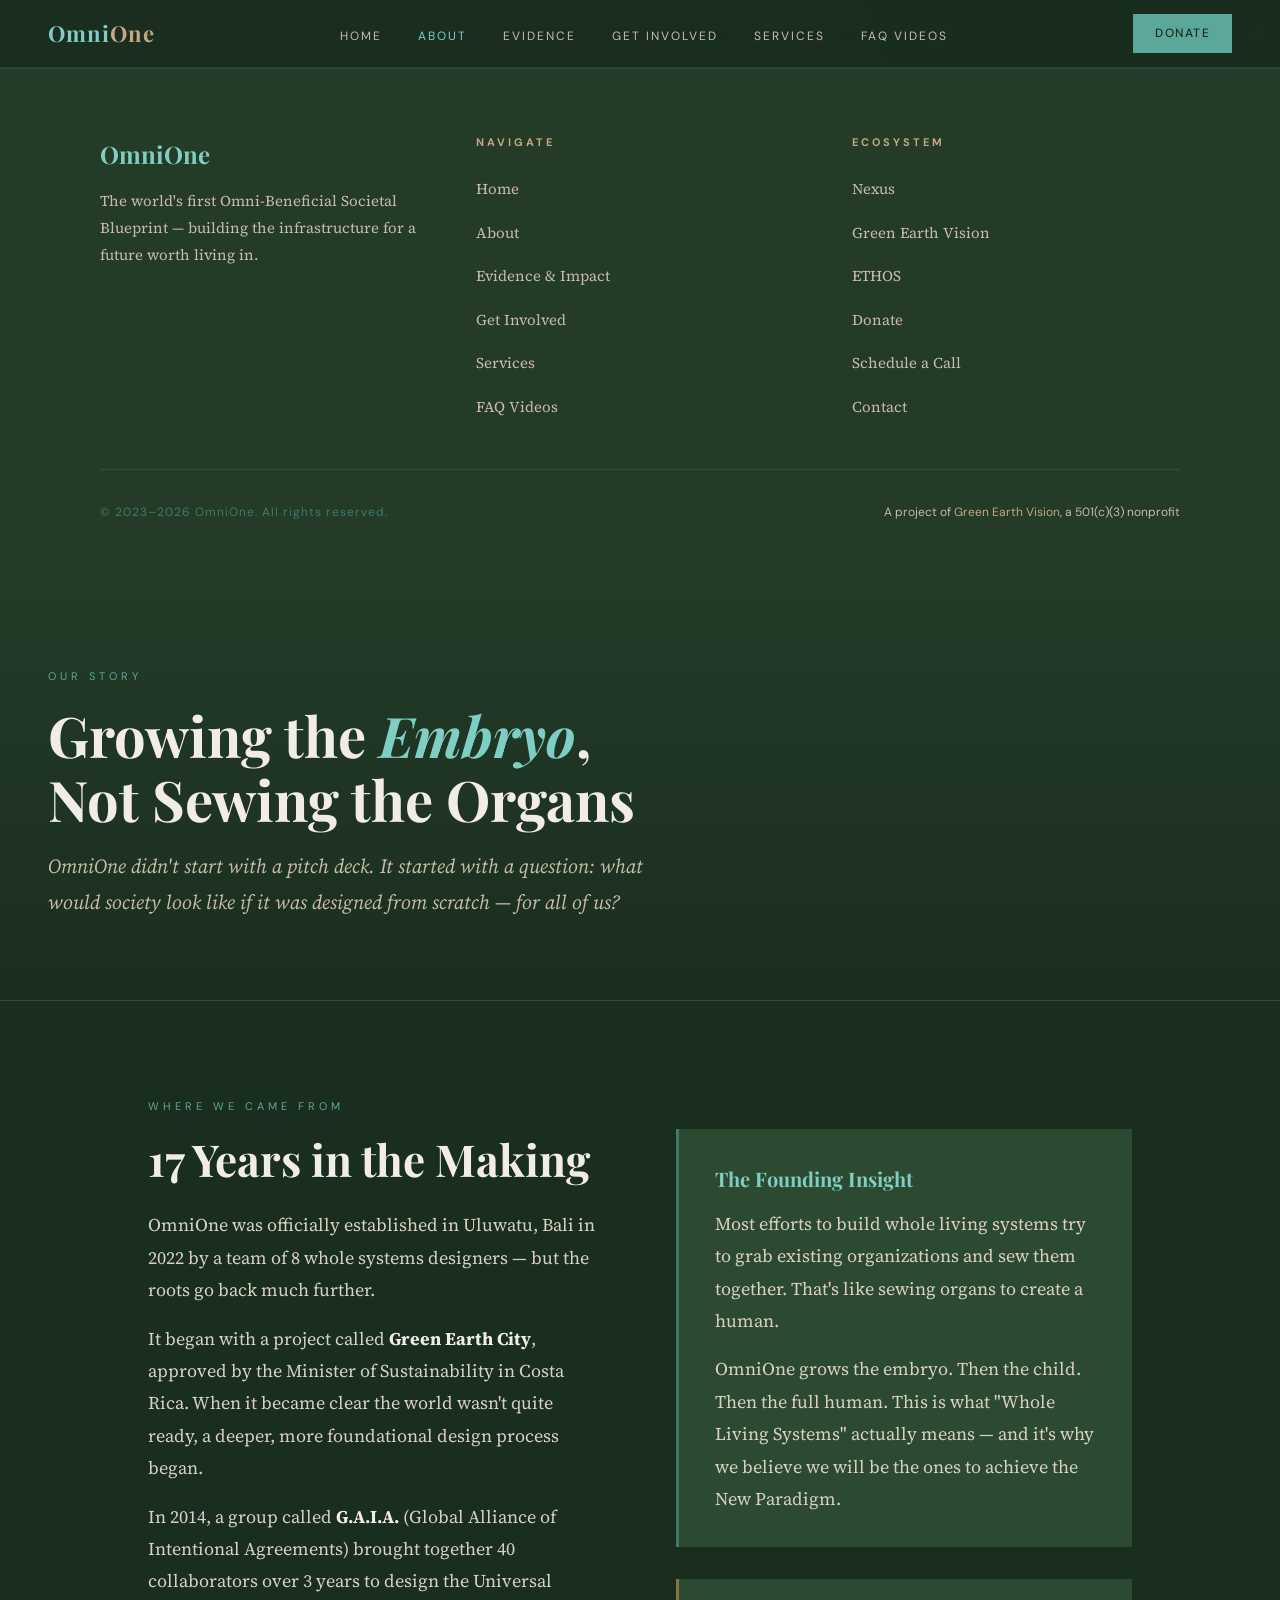
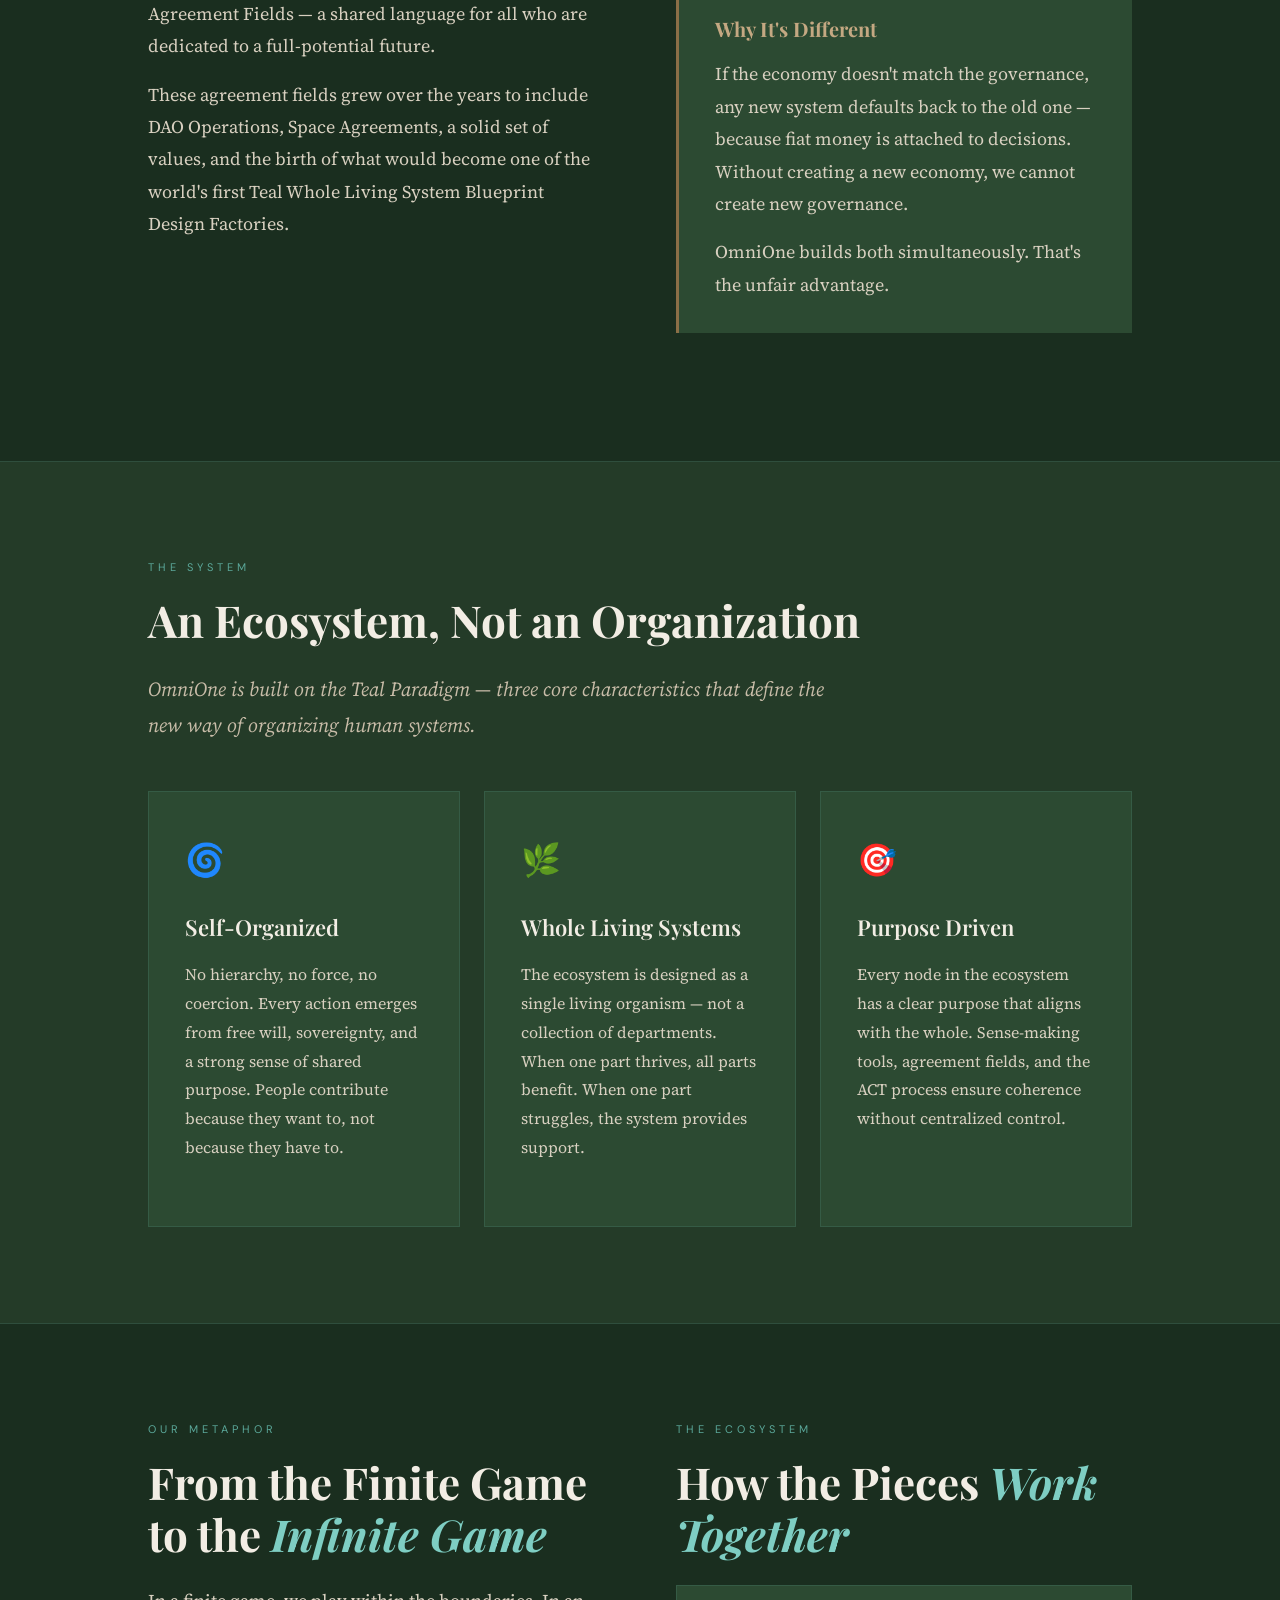
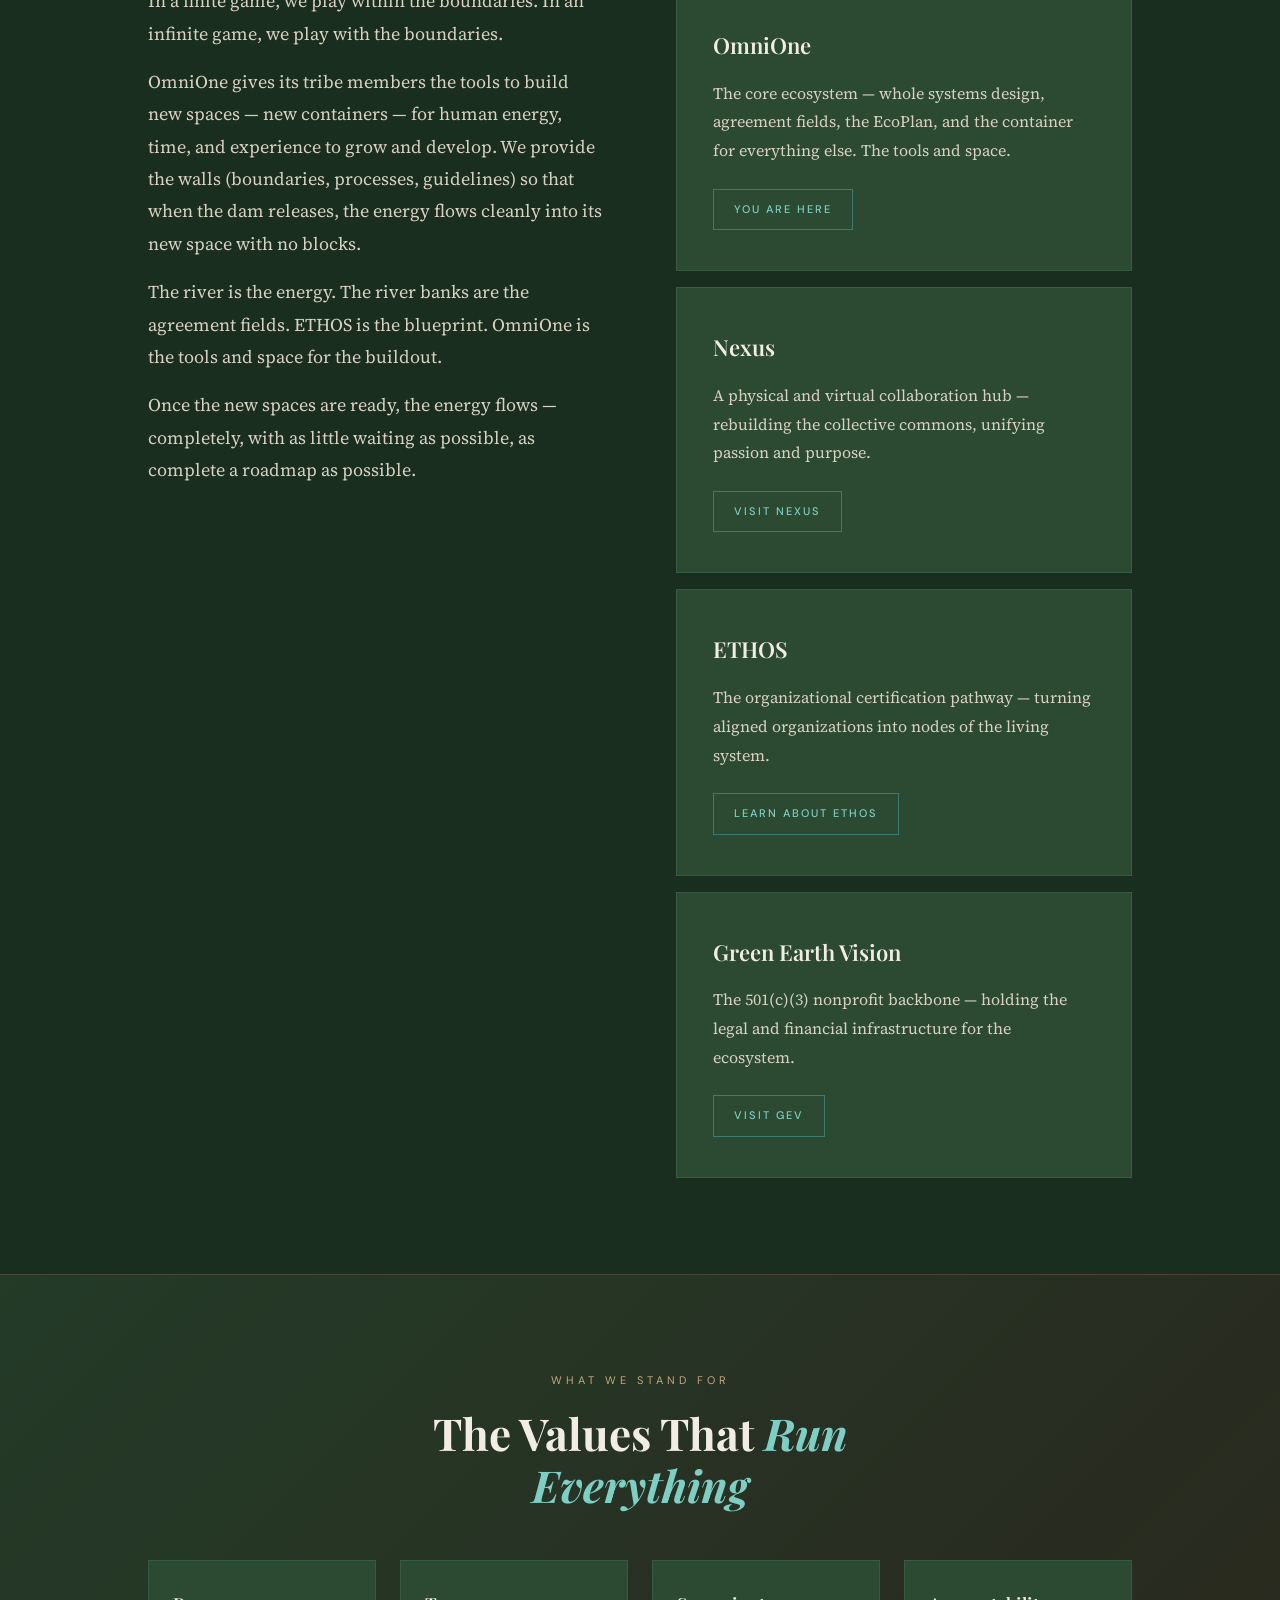
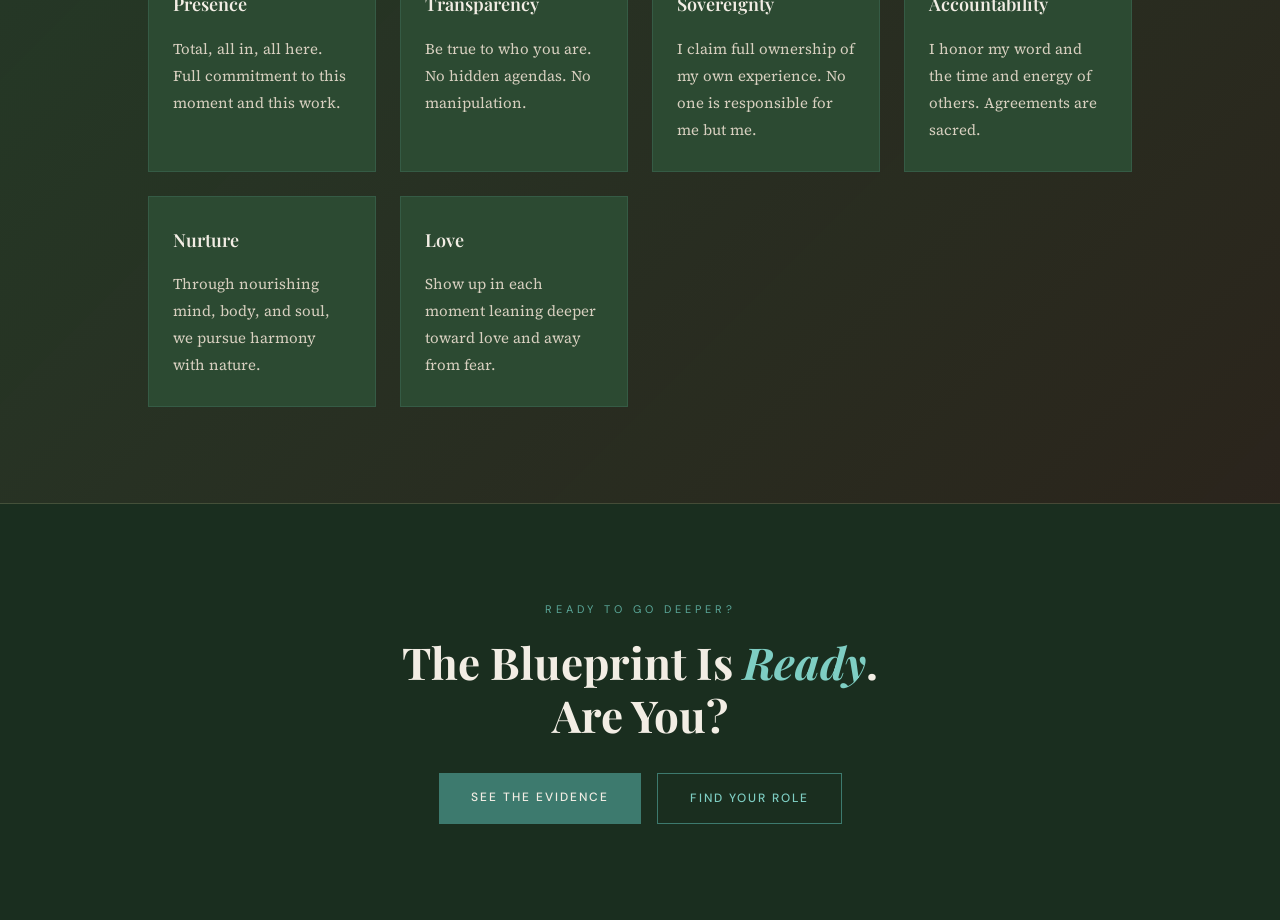
==== about.html @ 6df8dd9c "initial site" ====
<!DOCTYPE html>
<html lang="en">
<head>
  <meta charset="UTF-8">
  <meta name="viewport" content="width=device-width, initial-scale=1.0">
  <title>About — OmniOne</title>
  <link rel="stylesheet" href="style.css">
</head>
<body class="page">
<script src="nav.js"></script>

<div class="page-header">
  <p class="eyebrow">Our Story</p>
  <h1>Growing the <em>Embryo</em>,<br>Not Sewing the Organs</h1>
  <p class="lead">OmniOne didn't start with a pitch deck. It started with a question: what would society look like if it was designed from scratch — for all of us?</p>
</div>

<!-- ORIGIN STORY -->
<div class="section">
  <div class="two-col">
    <div>
      <p class="eyebrow">Where We Came From</p>
      <h2 class="section-title">17 Years in the Making</h2>
      <p>OmniOne was officially established in Uluwatu, Bali in 2022 by a team of 8 whole systems designers — but the roots go back much further.</p>
      <p>It began with a project called <strong style="color:var(--cream);">Green Earth City</strong>, approved by the Minister of Sustainability in Costa Rica. When it became clear the world wasn't quite ready, a deeper, more foundational design process began.</p>
      <p>In 2014, a group called <strong style="color:var(--cream);">G.A.I.A.</strong> (Global Alliance of Intentional Agreements) brought together 40 collaborators over 3 years to design the Universal Agreement Fields — a shared language for all who are dedicated to a full-potential future.</p>
      <p>These agreement fields grew over the years to include DAO Operations, Space Agreements, a solid set of values, and the birth of what would become one of the world's first Teal Whole Living System Blueprint Design Factories.</p>
    </div>
    <div>
      <div class="highlight">
        <h3>The Founding Insight</h3>
        <p>Most efforts to build whole living systems try to grab existing organizations and sew them together. That's like sewing organs to create a human.</p>
        <p style="margin-bottom:0;">OmniOne grows the embryo. Then the child. Then the full human. This is what "Whole Living Systems" actually means — and it's why we believe we will be the ones to achieve the New Paradigm.</p>
      </div>
      <div class="highlight earth" style="margin-top:24px;">
        <h3>Why It's Different</h3>
        <p>If the economy doesn't match the governance, any new system defaults back to the old one — because fiat money is attached to decisions. Without creating a new economy, we cannot create new governance.</p>
        <p style="margin-bottom:0;">OmniOne builds both simultaneously. That's the unfair advantage.</p>
      </div>
    </div>
  </div>
</div>

<!-- WHAT IT IS -->
<div class="band">
  <div class="section">
    <p class="eyebrow">The System</p>
    <h2 class="section-title">An Ecosystem, Not an Organization</h2>
    <p class="lead" style="max-width:700px;margin-bottom:48px;">OmniOne is built on the Teal Paradigm — three core characteristics that define the new way of organizing human systems.</p>
    <div class="card-grid">
      <div class="card">
        <span class="card-icon">🌀</span>
        <h3>Self-Organized</h3>
        <p>No hierarchy, no force, no coercion. Every action emerges from free will, sovereignty, and a strong sense of shared purpose. People contribute because they want to, not because they have to.</p>
      </div>
      <div class="card">
        <span class="card-icon">🌿</span>
        <h3>Whole Living Systems</h3>
        <p>The ecosystem is designed as a single living organism — not a collection of departments. When one part thrives, all parts benefit. When one part struggles, the system provides support.</p>
      </div>
      <div class="card">
        <span class="card-icon">🎯</span>
        <h3>Purpose Driven</h3>
        <p>Every node in the ecosystem has a clear purpose that aligns with the whole. Sense-making tools, agreement fields, and the ACT process ensure coherence without centralized control.</p>
      </div>
    </div>
  </div>
</div>

<!-- THE INFINITE GAME -->
<div class="section">
  <div class="two-col">
    <div>
      <p class="eyebrow">Our Metaphor</p>
      <h2 class="section-title">From the Finite Game<br>to the <em>Infinite Game</em></h2>
      <p>In a finite game, we play within the boundaries. In an infinite game, we play with the boundaries.</p>
      <p>OmniOne gives its tribe members the tools to build new spaces — new containers — for human energy, time, and experience to grow and develop. We provide the walls (boundaries, processes, guidelines) so that when the dam releases, the energy flows cleanly into its new space with no blocks.</p>
      <p>The river is the energy. The river banks are the agreement fields. ETHOS is the blueprint. OmniOne is the tools and space for the buildout.</p>
      <p>Once the new spaces are ready, the energy flows — completely, with as little waiting as possible, as complete a roadmap as possible.</p>
    </div>
    <div>
      <p class="eyebrow">The Ecosystem</p>
      <h2 class="section-title">How the Pieces <em>Work Together</em></h2>
      <div class="card" style="margin-bottom:16px;">
        <h3>OmniOne</h3>
        <p>The core ecosystem — whole systems design, agreement fields, the EcoPlan, and the container for everything else. The tools and space.</p>
        <a href="index.html" class="btn btn-outline" style="font-size:11px;padding:10px 20px;">You Are Here</a>
      </div>
      <div class="card" style="margin-bottom:16px;">
        <h3>Nexus</h3>
        <p>A physical and virtual collaboration hub — rebuilding the collective commons, unifying passion and purpose.</p>
        <a href="https://omni1eco.wixsite.com/nexus" class="btn btn-outline" style="font-size:11px;padding:10px 20px;" target="_blank" rel="noopener">Visit Nexus</a>
      </div>
      <div class="card" style="margin-bottom:16px;">
        <h3>ETHOS</h3>
        <p>The organizational certification pathway — turning aligned organizations into nodes of the living system.</p>
        <a href="https://omnione.notion.site/What-is-an-ETHOS-7cf907ac069c4d62ade1ac028b5c13d3" class="btn btn-outline" style="font-size:11px;padding:10px 20px;" target="_blank" rel="noopener">Learn About ETHOS</a>
      </div>
      <div class="card">
        <h3>Green Earth Vision</h3>
        <p>The 501(c)(3) nonprofit backbone — holding the legal and financial infrastructure for the ecosystem.</p>
        <a href="https://www.greenearthvision.org" class="btn btn-outline" style="font-size:11px;padding:10px 20px;" target="_blank" rel="noopener">Visit GEV</a>
      </div>
    </div>
  </div>
</div>

<!-- VALUES -->
<div class="band-earth">
  <div class="section">
    <p class="eyebrow-earth" style="text-align:center;">What We Stand For</p>
    <h2 class="section-title" style="text-align:center;max-width:500px;margin:0 auto 48px;">The Values That <em>Run Everything</em></h2>
    <div class="card-grid" style="grid-template-columns:repeat(auto-fit, minmax(200px,1fr));">
      <div class="card" style="padding:28px 24px;">
        <h3 style="font-size:18px;">Presence</h3>
        <p style="font-size:15px;margin:0;">Total, all in, all here. Full commitment to this moment and this work.</p>
      </div>
      <div class="card" style="padding:28px 24px;">
        <h3 style="font-size:18px;">Transparency</h3>
        <p style="font-size:15px;margin:0;">Be true to who you are. No hidden agendas. No manipulation.</p>
      </div>
      <div class="card" style="padding:28px 24px;">
        <h3 style="font-size:18px;">Sovereignty</h3>
        <p style="font-size:15px;margin:0;">I claim full ownership of my own experience. No one is responsible for me but me.</p>
      </div>
      <div class="card" style="padding:28px 24px;">
        <h3 style="font-size:18px;">Accountability</h3>
        <p style="font-size:15px;margin:0;">I honor my word and the time and energy of others. Agreements are sacred.</p>
      </div>
      <div class="card" style="padding:28px 24px;">
        <h3 style="font-size:18px;">Nurture</h3>
        <p style="font-size:15px;margin:0;">Through nourishing mind, body, and soul, we pursue harmony with nature.</p>
      </div>
      <div class="card" style="padding:28px 24px;">
        <h3 style="font-size:18px;">Love</h3>
        <p style="font-size:15px;margin:0;">Show up in each moment leaning deeper toward love and away from fear.</p>
      </div>
    </div>
  </div>
</div>

<!-- CTA -->
<div class="section" style="text-align:center;">
  <p class="eyebrow">Ready to Go Deeper?</p>
  <h2 class="section-title" style="max-width:500px;margin:0 auto 32px;">The Blueprint Is <em>Ready</em>.<br>Are You?</h2>
  <div style="display:flex;gap:16px;justify-content:center;flex-wrap:wrap;">
    <a href="evidence.html" class="btn btn-primary">See the Evidence</a>
    <a href="get-involved.html" class="btn btn-outline">Find Your Role</a>
  </div>
</div>

</body>
</html>
---- style.css ----
@import url('https://fonts.googleapis.com/css2?family=Playfair+Display:ital,wght@0,400;0,600;0,700;0,900;1,400;1,600&family=Source+Serif+4:ital,opsz,wght@0,8..60,300;0,8..60,400;0,8..60,600;1,8..60,300;1,8..60,400&family=DM+Sans:wght@300;400;500&display=swap');

:root {
  --forest:     #1A2E1F;
  --forest-mid: #243B28;
  --forest-card:#2C4A32;
  --teal:       #3D7A6E;
  --teal-light: #5BA89A;
  --teal-bright:#7ECEC3;
  --earth:      #8B6F47;
  --earth-light:#C4A882;
  --earth-dim:  #6B5235;
  --cream:      #F2EDE4;
  --cream-dim:  #C8BCA8;
  --text:       #D8D0C0;
  --border:     rgba(93,168,154,0.18);
  --border-warm:rgba(196,168,130,0.2);
  --glow-teal:  rgba(61,122,110,0.15);
  --glow-earth: rgba(139,111,71,0.12);
}

*, *::before, *::after { margin:0; padding:0; box-sizing:border-box; }
html { scroll-behavior:smooth; }

body {
  background: var(--forest);
  color: var(--text);
  font-family: 'Source Serif 4', Georgia, serif;
  font-size: 18px;
  line-height: 1.75;
  min-height: 100vh;
  overflow-x: hidden;
}

/* ── ORGANIC TEXTURE OVERLAY ── */
body::before {
  content: '';
  position: fixed;
  inset: 0;
  background-image:
    radial-gradient(ellipse 120% 80% at 20% 10%, rgba(61,122,110,0.08) 0%, transparent 60%),
    radial-gradient(ellipse 80% 100% at 80% 90%, rgba(139,111,71,0.06) 0%, transparent 60%);
  pointer-events: none;
  z-index: 0;
}

/* ── NAV ── */
nav {
  position: fixed;
  top: 0; left: 0; right: 0;
  z-index: 100;
  background: rgba(26,46,31,0.93);
  backdrop-filter: blur(16px);
  border-bottom: 1px solid var(--border);
  padding: 0 48px;
  display: flex;
  align-items: center;
  justify-content: space-between;
  height: 68px;
}

.nav-logo {
  font-family: 'Playfair Display', serif;
  font-size: 22px;
  font-weight: 700;
  color: var(--teal-bright);
  text-decoration: none;
  letter-spacing: 1px;
}

.nav-logo span {
  color: var(--earth-light);
}

.nav-links {
  display: flex;
  align-items: center;
  gap: 36px;
  list-style: none;
}

.nav-links a {
  font-family: 'DM Sans', sans-serif;
  font-size: 12px;
  letter-spacing: 2px;
  text-transform: uppercase;
  color: var(--cream-dim);
  text-decoration: none;
  transition: color 0.25s;
  font-weight: 400;
}

.nav-links a:hover,
.nav-links a.active { color: var(--teal-bright); }

.nav-cta {
  font-family: 'DM Sans', sans-serif;
  font-size: 12px;
  letter-spacing: 1.5px;
  text-transform: uppercase;
  font-weight: 500;
  color: var(--forest);
  background: var(--teal-light);
  padding: 9px 22px;
  text-decoration: none;
  transition: all 0.25s;
}

.nav-cta:hover {
  background: var(--teal-bright);
}

/* ── PAGE WRAPPER ── */
.page { padding-top: 68px; position: relative; z-index: 1; }

/* ── HERO ── */
.hero {
  position: relative;
  min-height: 92vh;
  display: flex;
  flex-direction: column;
  align-items: center;
  justify-content: center;
  text-align: center;
  padding: 100px 48px 80px;
  overflow: hidden;
}

.hero-bg {
  position: absolute;
  inset: 0;
  background:
    radial-gradient(ellipse 100% 70% at 50% 40%, rgba(61,122,110,0.2) 0%, transparent 65%),
    radial-gradient(ellipse 60% 40% at 80% 80%, rgba(139,111,71,0.12) 0%, transparent 60%),
    linear-gradient(170deg, #1A2E1F 0%, #162818 50%, #1E3222 100%);
}

.hero-rings {
  position: absolute;
  top: 50%; left: 50%;
  transform: translate(-50%, -50%);
  width: 800px; height: 800px;
  pointer-events: none;
}

.hero-ring {
  position: absolute;
  border-radius: 50%;
  border: 1px solid;
  top: 50%; left: 50%;
  transform: translate(-50%, -50%);
  animation: pulse-ring 8s ease-in-out infinite;
}

.hero-ring:nth-child(1) {
  width: 300px; height: 300px;
  border-color: rgba(61,122,110,0.25);
  animation-delay: 0s;
}
.hero-ring:nth-child(2) {
  width: 500px; height: 500px;
  border-color: rgba(61,122,110,0.15);
  animation-delay: 1.5s;
}
.hero-ring:nth-child(3) {
  width: 720px; height: 720px;
  border-color: rgba(61,122,110,0.08);
  animation-delay: 3s;
}

@keyframes pulse-ring {
  0%, 100% { opacity: 0.6; transform: translate(-50%, -50%) scale(1); }
  50% { opacity: 1; transform: translate(-50%, -50%) scale(1.03); }
}

.hero-content {
  position: relative;
  z-index: 2;
  max-width: 800px;
}

.hero-eyebrow {
  font-family: 'DM Sans', sans-serif;
  font-size: 11px;
  letter-spacing: 4px;
  text-transform: uppercase;
  color: var(--teal-light);
  margin-bottom: 28px;
  animation: fade-up 0.8s ease both;
}

.hero h1 {
  font-family: 'Playfair Display', serif;
  font-size: clamp(42px, 7vw, 78px);
  font-weight: 900;
  line-height: 1.05;
  color: var(--cream);
  margin-bottom: 16px;
  animation: fade-up 0.8s ease 0.1s both;
}

.hero h1 em {
  font-style: italic;
  color: var(--teal-bright);
}

.hero-tagline {
  font-family: 'Playfair Display', serif;
  font-size: clamp(16px, 2.5vw, 22px);
  font-style: italic;
  color: var(--earth-light);
  margin-bottom: 48px;
  font-weight: 400;
  animation: fade-up 0.8s ease 0.2s both;
}

.hero-stats {
  display: flex;
  gap: 48px;
  justify-content: center;
  margin-bottom: 52px;
  flex-wrap: wrap;
  animation: fade-up 0.8s ease 0.3s both;
}

.hero-stat {
  text-align: center;
}

.hero-stat-num {
  font-family: 'Playfair Display', serif;
  font-size: 36px;
  font-weight: 700;
  color: var(--teal-bright);
  line-height: 1;
  display: block;
}

.hero-stat-label {
  font-family: 'DM Sans', sans-serif;
  font-size: 11px;
  letter-spacing: 1.5px;
  text-transform: uppercase;
  color: var(--cream-dim);
  margin-top: 6px;
  display: block;
}

.hero-ctas {
  display: flex;
  gap: 16px;
  justify-content: center;
  flex-wrap: wrap;
  animation: fade-up 0.8s ease 0.4s both;
}

@keyframes fade-up {
  from { opacity: 0; transform: translateY(24px); }
  to   { opacity: 1; transform: translateY(0); }
}

/* ── SCROLL INDICATOR ── */
.scroll-hint {
  position: absolute;
  bottom: 36px;
  left: 50%;
  transform: translateX(-50%);
  display: flex;
  flex-direction: column;
  align-items: center;
  gap: 8px;
  z-index: 2;
}

.scroll-hint span {
  font-family: 'DM Sans', sans-serif;
  font-size: 10px;
  letter-spacing: 3px;
  text-transform: uppercase;
  color: var(--teal-light);
  opacity: 0.6;
}

.scroll-line {
  width: 1px;
  height: 48px;
  background: linear-gradient(to bottom, var(--teal-light), transparent);
  animation: scroll-pulse 2s ease-in-out infinite;
}

@keyframes scroll-pulse {
  0%, 100% { opacity: 0.4; transform: scaleY(0.8); }
  50% { opacity: 1; transform: scaleY(1); }
}

/* ── DIVIDER ── */
.divider {
  display: flex;
  align-items: center;
  gap: 16px;
  margin: 0 auto;
}
.divider-line {
  flex: 1;
  height: 1px;
  background: linear-gradient(to right, transparent, var(--teal));
}
.divider-line.r { background: linear-gradient(to left, transparent, var(--teal)); }
.divider-node {
  width: 8px; height: 8px;
  border-radius: 50%;
  background: var(--teal);
  flex-shrink: 0;
}

/* ── SECTIONS ── */
.section {
  padding: 96px 48px;
  max-width: 1080px;
  margin: 0 auto;
  position: relative;
  z-index: 1;
}

.section-full {
  padding: 96px 48px;
  position: relative;
  z-index: 1;
}

.section-inner {
  max-width: 1080px;
  margin: 0 auto;
}

.eyebrow {
  font-family: 'DM Sans', sans-serif;
  font-size: 11px;
  letter-spacing: 4px;
  text-transform: uppercase;
  color: var(--teal-light);
  margin-bottom: 16px;
}

.eyebrow-earth {
  font-family: 'DM Sans', sans-serif;
  font-size: 11px;
  letter-spacing: 4px;
  text-transform: uppercase;
  color: var(--earth-light);
  margin-bottom: 16px;
}

h2.section-title {
  font-family: 'Playfair Display', serif;
  font-size: clamp(28px, 4vw, 44px);
  font-weight: 700;
  color: var(--cream);
  line-height: 1.2;
  margin-bottom: 24px;
}

h2.section-title em {
  font-style: italic;
  color: var(--teal-bright);
}

h3.sub-title {
  font-family: 'Playfair Display', serif;
  font-size: clamp(20px, 2.5vw, 28px);
  font-weight: 600;
  color: var(--teal-light);
  margin-bottom: 16px;
  line-height: 1.3;
}

p {
  color: var(--text);
  font-size: 18px;
  line-height: 1.8;
  margin-bottom: 16px;
}

p.lead {
  font-size: 20px;
  color: var(--cream-dim);
  font-style: italic;
}

/* ── BUTTONS ── */
.btn {
  display: inline-block;
  font-family: 'DM Sans', sans-serif;
  font-size: 12px;
  letter-spacing: 2px;
  text-transform: uppercase;
  font-weight: 500;
  text-decoration: none;
  padding: 14px 32px;
  transition: all 0.25s;
  cursor: pointer;
  border: none;
}

.btn-primary {
  background: var(--teal);
  color: var(--cream);
}
.btn-primary:hover {
  background: var(--teal-light);
  color: var(--forest);
}

.btn-outline {
  border: 1px solid var(--teal);
  color: var(--teal-bright);
  background: transparent;
}
.btn-outline:hover {
  background: rgba(61,122,110,0.15);
  border-color: var(--teal-light);
}

.btn-earth {
  background: var(--earth);
  color: var(--cream);
}
.btn-earth:hover {
  background: var(--earth-light);
  color: var(--forest);
}

/* ── CARDS ── */
.card-grid {
  display: grid;
  grid-template-columns: repeat(auto-fit, minmax(280px, 1fr));
  gap: 24px;
  margin-top: 48px;
}

.card {
  background: var(--forest-card);
  border: 1px solid var(--border);
  padding: 40px 36px;
  transition: border-color 0.3s, transform 0.3s;
  position: relative;
}

.card:hover {
  border-color: var(--teal);
  transform: translateY(-4px);
}

.card-icon {
  font-size: 32px;
  margin-bottom: 20px;
  display: block;
}

.card h3 {
  font-family: 'Playfair Display', serif;
  font-size: 22px;
  color: var(--cream);
  margin-bottom: 14px;
  font-weight: 600;
}

.card p { font-size: 16px; margin-bottom: 24px; }

/* ── STAT GRID ── */
.stat-grid {
  display: grid;
  grid-template-columns: repeat(auto-fit, minmax(200px, 1fr));
  gap: 2px;
  margin-top: 48px;
  background: var(--border);
}

.stat-item {
  background: var(--forest-mid);
  padding: 40px 32px;
  text-align: center;
}

.stat-num {
  font-family: 'Playfair Display', serif;
  font-size: 48px;
  font-weight: 700;
  color: var(--teal-bright);
  line-height: 1;
  display: block;
  margin-bottom: 8px;
}

.stat-label {
  font-family: 'DM Sans', sans-serif;
  font-size: 12px;
  letter-spacing: 1.5px;
  text-transform: uppercase;
  color: var(--cream-dim);
  display: block;
  margin-bottom: 6px;
}

.stat-source {
  font-family: 'DM Sans', sans-serif;
  font-size: 11px;
  color: var(--teal);
  font-style: italic;
}

/* ── HIGHLIGHT BOX ── */
.highlight {
  background: var(--forest-card);
  border-left: 3px solid var(--teal);
  padding: 32px 36px;
  margin: 32px 0;
}

.highlight.earth {
  border-left-color: var(--earth);
}

.highlight h3 {
  font-family: 'Playfair Display', serif;
  font-size: 20px;
  color: var(--teal-bright);
  margin-bottom: 12px;
}

.highlight.earth h3 { color: var(--earth-light); }

/* ── TWO COL ── */
.two-col {
  display: grid;
  grid-template-columns: 1fr 1fr;
  gap: 72px;
  align-items: start;
}

@media (max-width: 768px) {
  .two-col { grid-template-columns: 1fr; gap: 40px; }
  nav { padding: 0 20px; }
  .nav-links { display: none; }
  .section, .section-full { padding: 64px 24px; }
  .hero { padding: 80px 24px 60px; }
  .hero-stats { gap: 24px; }
}

/* ── DARK BAND ── */
.band {
  background: var(--forest-mid);
  border-top: 1px solid var(--border);
  border-bottom: 1px solid var(--border);
}

.band-earth {
  background: linear-gradient(135deg, var(--forest-mid) 0%, rgba(44,36,28,0.95) 100%);
  border-top: 1px solid var(--border-warm);
  border-bottom: 1px solid var(--border-warm);
}

/* ── PATHWAY CARDS (WHO IS THIS FOR) ── */
.pathway-grid {
  display: grid;
  grid-template-columns: repeat(3, 1fr);
  gap: 2px;
  margin-top: 56px;
  background: var(--border);
}

@media (max-width: 900px) {
  .pathway-grid { grid-template-columns: 1fr; }
}

.pathway {
  background: var(--forest-card);
  padding: 48px 40px;
  transition: background 0.3s;
}

.pathway:hover { background: #334D38; }

.pathway-number {
  font-family: 'Playfair Display', serif;
  font-size: 64px;
  font-weight: 900;
  color: rgba(93,168,154,0.15);
  line-height: 1;
  margin-bottom: 16px;
}

.pathway h3 {
  font-family: 'Playfair Display', serif;
  font-size: 24px;
  color: var(--cream);
  margin-bottom: 8px;
  font-weight: 700;
}

.pathway-who {
  font-family: 'DM Sans', sans-serif;
  font-size: 12px;
  letter-spacing: 1.5px;
  text-transform: uppercase;
  color: var(--teal-light);
  margin-bottom: 16px;
}

.pathway p { font-size: 16px; margin-bottom: 28px; }

/* ── CONVICTION SECTION ── */
.conviction-grid {
  display: grid;
  grid-template-columns: repeat(3, 1fr);
  gap: 40px;
  margin-top: 56px;
}

@media (max-width: 900px) {
  .conviction-grid { grid-template-columns: 1fr; gap: 24px; }
}

.conviction-item {
  text-align: center;
  padding: 40px 24px;
  border: 1px solid var(--border);
}

.conviction-item .c-num {
  font-family: 'Playfair Display', serif;
  font-size: 80px;
  font-weight: 900;
  color: rgba(93,168,154,0.12);
  line-height: 0.9;
  display: block;
  margin-bottom: 8px;
}

.conviction-item h3 {
  font-family: 'Playfair Display', serif;
  font-size: 22px;
  color: var(--teal-bright);
  margin-bottom: 12px;
}

.conviction-item p { font-size: 16px; }

/* ── PAGE HEADER ── */
.page-header {
  padding: 96px 48px 64px;
  border-bottom: 1px solid var(--border);
  background: linear-gradient(180deg, var(--forest-mid) 0%, var(--forest) 100%);
  position: relative;
  z-index: 1;
}

.page-header h1 {
  font-family: 'Playfair Display', serif;
  font-size: clamp(32px, 5vw, 56px);
  font-weight: 700;
  color: var(--cream);
  line-height: 1.15;
  margin-bottom: 16px;
}

.page-header h1 em {
  font-style: italic;
  color: var(--teal-bright);
}

.page-header p.lead {
  max-width: 640px;
  font-size: 20px;
}

/* ── STYLED LIST ── */
ul.styled-list {
  list-style: none;
  padding: 0;
  margin: 16px 0 24px;
}

ul.styled-list li {
  padding: 10px 0 10px 28px;
  position: relative;
  color: var(--text);
  font-size: 17px;
  border-bottom: 1px solid rgba(93,168,154,0.08);
}

ul.styled-list li::before {
  content: '→';
  position: absolute;
  left: 0;
  color: var(--teal);
  font-size: 14px;
  top: 12px;
}

/* ── TABLE ── */
.evidence-table {
  width: 100%;
  border-collapse: collapse;
  margin-top: 40px;
  font-size: 16px;
}

.evidence-table th {
  font-family: 'DM Sans', sans-serif;
  font-size: 11px;
  letter-spacing: 2px;
  text-transform: uppercase;
  color: var(--teal-light);
  padding: 16px 20px;
  text-align: left;
  border-bottom: 1px solid var(--teal);
}

.evidence-table td {
  padding: 16px 20px;
  border-bottom: 1px solid var(--border);
  color: var(--text);
}

.evidence-table tr:hover td { background: rgba(61,122,110,0.06); }

.evidence-table .big-num {
  font-family: 'Playfair Display', serif;
  font-size: 22px;
  font-weight: 700;
  color: var(--teal-bright);
}

/* ── PLANS ── */
.plans-grid {
  display: grid;
  grid-template-columns: repeat(auto-fit, minmax(220px, 1fr));
  gap: 2px;
  margin-top: 48px;
  background: var(--border);
}

.plan {
  background: var(--forest-card);
  padding: 40px 32px;
  text-align: center;
  position: relative;
  transition: background 0.3s;
}

.plan:hover { background: #334D38; }

.plan.featured { background: var(--forest-mid); }

.plan-badge {
  position: absolute;
  top: -13px; left: 50%;
  transform: translateX(-50%);
  background: var(--teal);
  color: var(--forest);
  font-family: 'DM Sans', sans-serif;
  font-size: 10px;
  letter-spacing: 2px;
  text-transform: uppercase;
  font-weight: 500;
  padding: 5px 16px;
  white-space: nowrap;
}

.plan h3 {
  font-family: 'Playfair Display', serif;
  font-size: 20px;
  color: var(--cream);
  margin-bottom: 16px;
}

.plan-price {
  font-family: 'Playfair Display', serif;
  font-size: 42px;
  font-weight: 700;
  color: var(--teal-bright);
  line-height: 1;
  margin-bottom: 8px;
}

.plan-meta {
  font-family: 'DM Sans', sans-serif;
  font-size: 12px;
  letter-spacing: 1px;
  color: var(--cream-dim);
  margin-bottom: 4px;
}

/* ── FORM ── */
.form-group {
  margin-bottom: 24px;
}

.form-group label {
  display: block;
  font-family: 'DM Sans', sans-serif;
  font-size: 12px;
  letter-spacing: 1.5px;
  text-transform: uppercase;
  color: var(--teal-light);
  margin-bottom: 8px;
}

.form-group input,
.form-group select,
.form-group textarea {
  width: 100%;
  background: var(--forest-card);
  border: 1px solid var(--border);
  color: var(--cream);
  padding: 14px 18px;
  font-family: 'Source Serif 4', serif;
  font-size: 16px;
  outline: none;
  transition: border-color 0.25s;
}

.form-group input:focus,
.form-group select:focus,
.form-group textarea:focus {
  border-color: var(--teal);
}

.form-group select {
  appearance: none;
  cursor: pointer;
}

.form-group textarea { resize: vertical; min-height: 120px; }

/* ── VIDEO GRID ── */
.video-grid {
  display: grid;
  grid-template-columns: repeat(auto-fit, minmax(400px, 1fr));
  gap: 32px;
  margin-top: 48px;
}

.video-slot {
  background: var(--forest-card);
  border: 1px solid var(--border);
  aspect-ratio: 16/9;
  display: flex;
  align-items: center;
  justify-content: center;
  overflow: hidden;
}

.video-slot iframe {
  width: 100%;
  height: 100%;
  border: none;
}

.video-placeholder {
  text-align: center;
  padding: 40px;
}

.video-placeholder p {
  font-family: 'DM Sans', sans-serif;
  font-size: 12px;
  letter-spacing: 2px;
  text-transform: uppercase;
  color: var(--teal);
  margin: 0;
}

/* ── FOOTER ── */
footer {
  border-top: 1px solid var(--border);
  padding: 64px 48px 48px;
  background: var(--forest-mid);
  position: relative;
  z-index: 1;
}

.footer-inner {
  max-width: 1080px;
  margin: 0 auto;
}

.footer-grid {
  display: grid;
  grid-template-columns: 1fr 1fr 1fr;
  gap: 48px;
  margin-bottom: 48px;
}

@media (max-width: 768px) {
  .footer-grid { grid-template-columns: 1fr; gap: 32px; }
}

.footer-brand h3 {
  font-family: 'Playfair Display', serif;
  font-size: 24px;
  color: var(--teal-bright);
  margin-bottom: 12px;
}

.footer-brand p {
  font-size: 15px;
  color: var(--cream-dim);
  margin-bottom: 0;
}

.footer-col h4 {
  font-family: 'DM Sans', sans-serif;
  font-size: 11px;
  letter-spacing: 3px;
  text-transform: uppercase;
  color: var(--earth-light);
  margin-bottom: 20px;
}

.footer-col ul {
  list-style: none;
  display: flex;
  flex-direction: column;
  gap: 12px;
}

.footer-col a {
  font-size: 15px;
  color: var(--cream-dim);
  text-decoration: none;
  transition: color 0.2s;
}

.footer-col a:hover { color: var(--teal-bright); }

.footer-bottom {
  border-top: 1px solid var(--border);
  padding-top: 32px;
  display: flex;
  justify-content: space-between;
  align-items: center;
  flex-wrap: wrap;
  gap: 16px;
}

.footer-copy {
  font-family: 'DM Sans', sans-serif;
  font-size: 12px;
  color: var(--teal);
  letter-spacing: 1px;
}

.footer-nonprofit {
  font-family: 'DM Sans', sans-serif;
  font-size: 12px;
  color: var(--cream-dim);
}

.footer-nonprofit a {
  color: var(--earth-light);
  text-decoration: none;
}
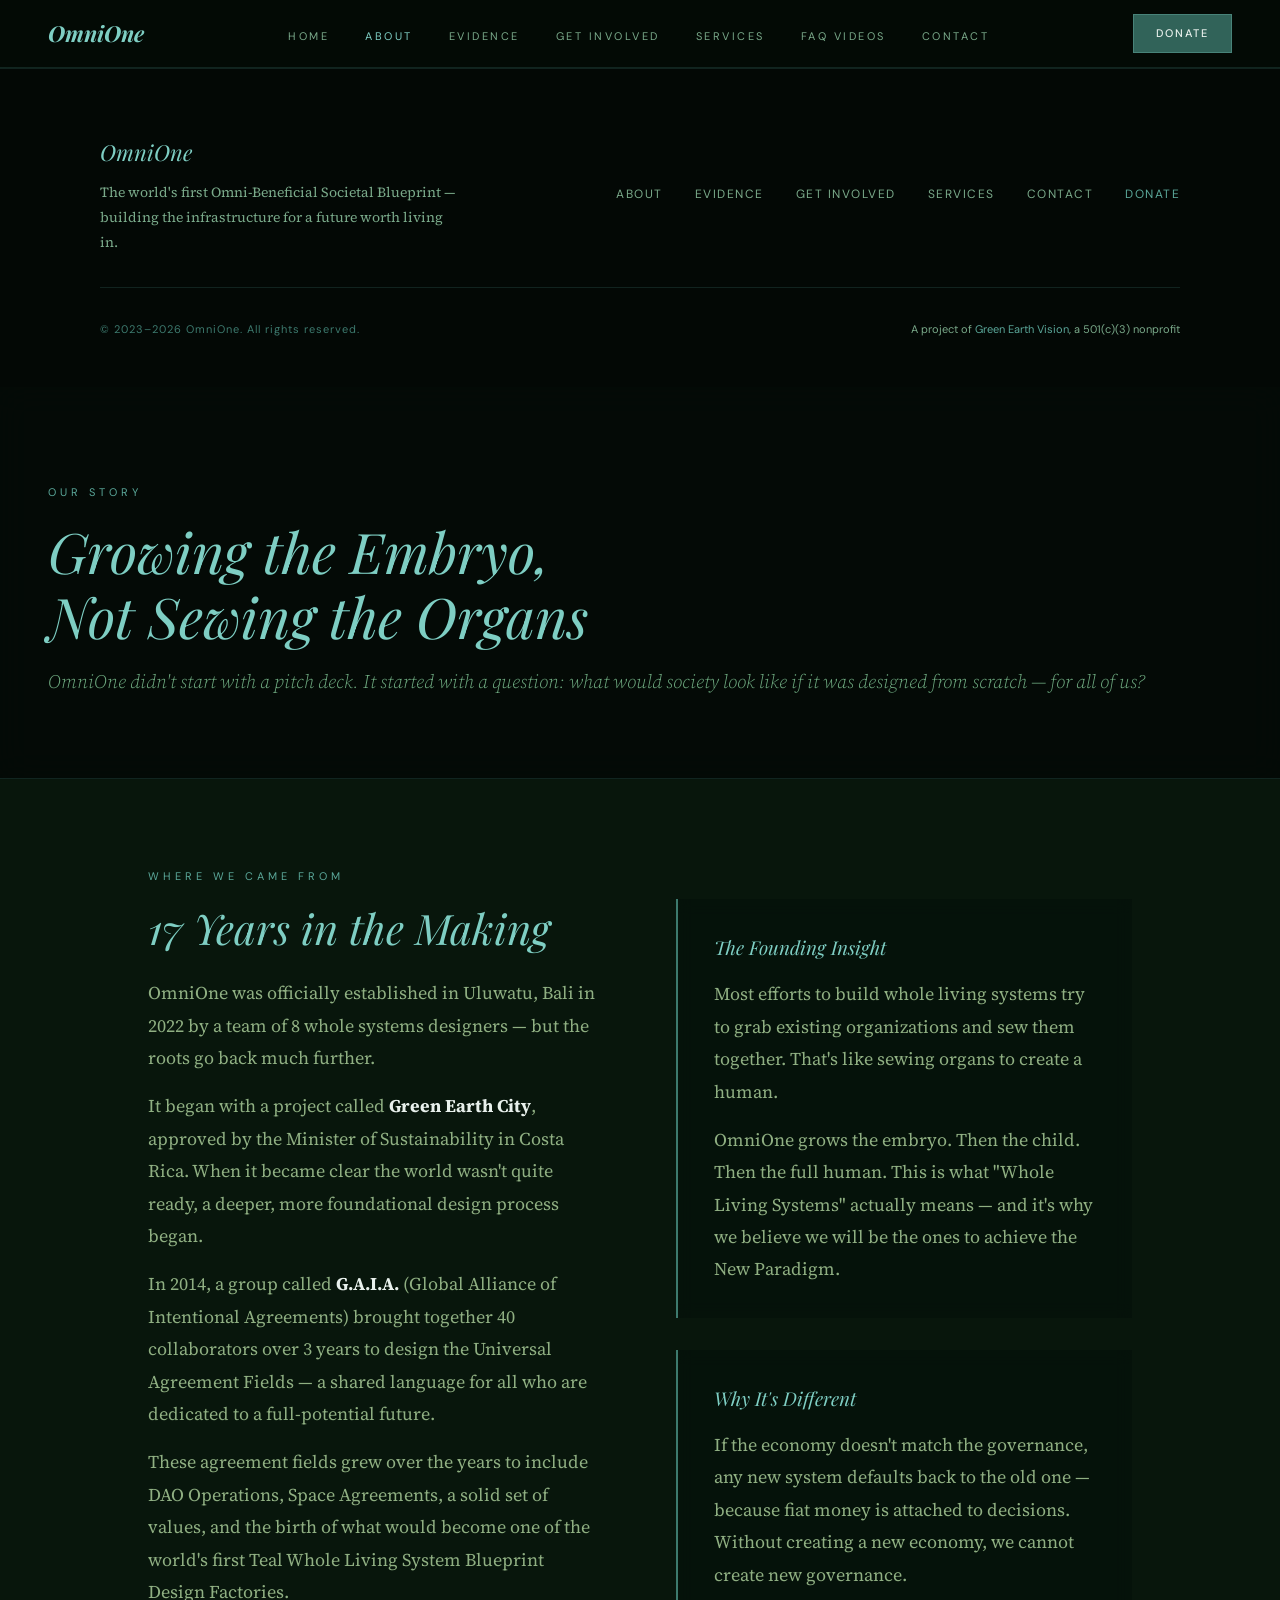
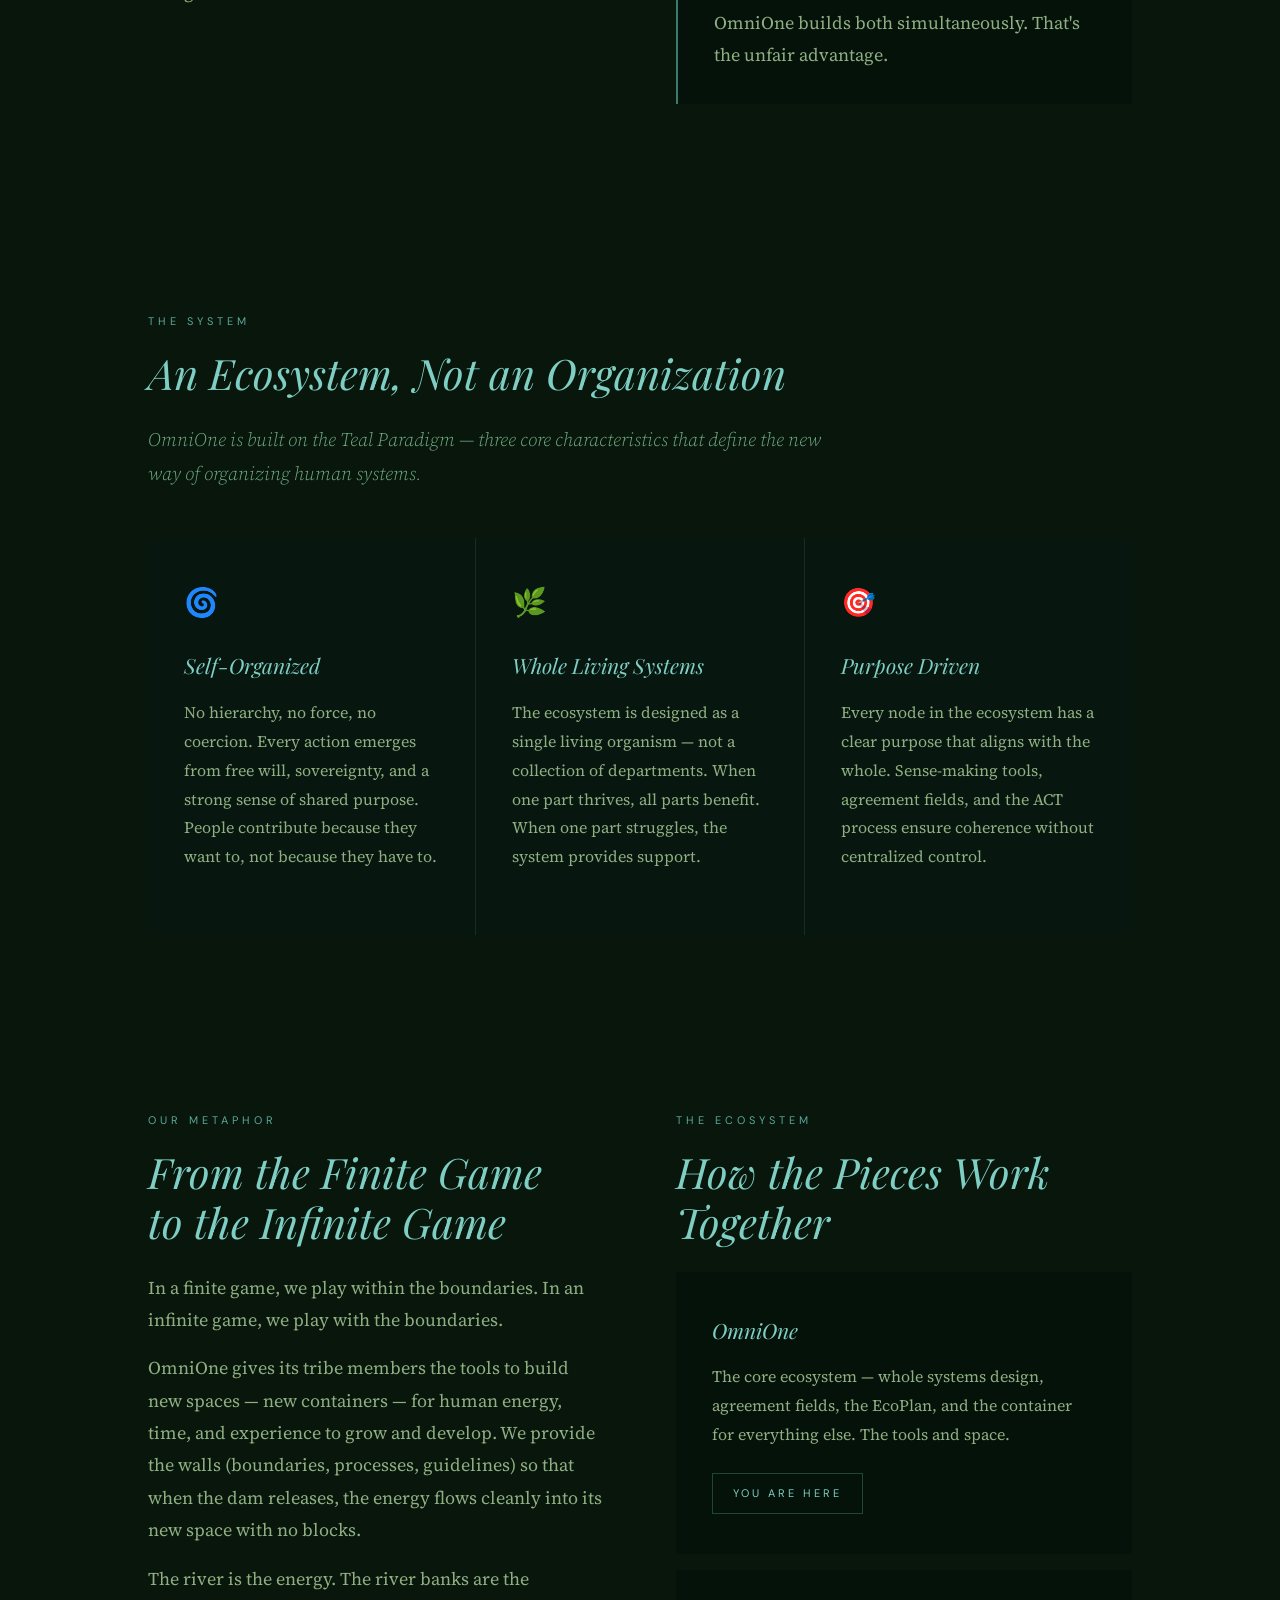
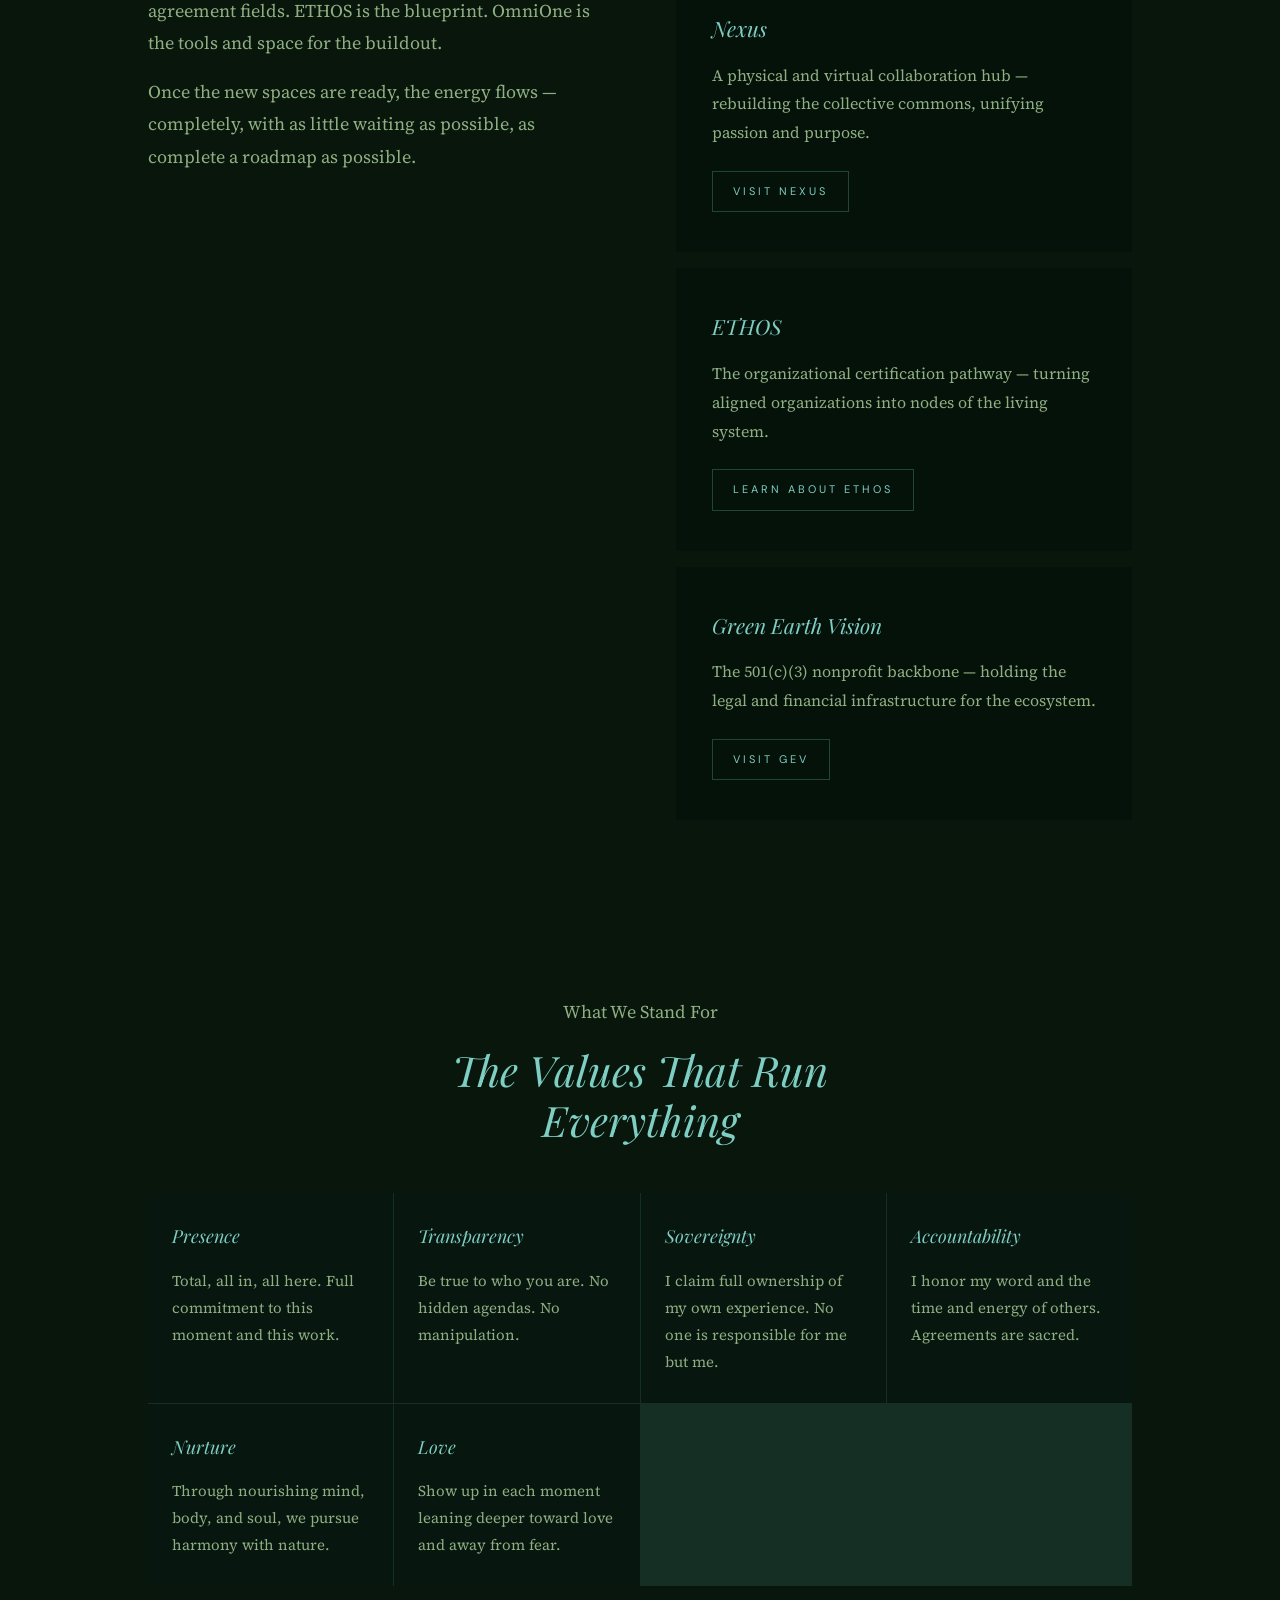
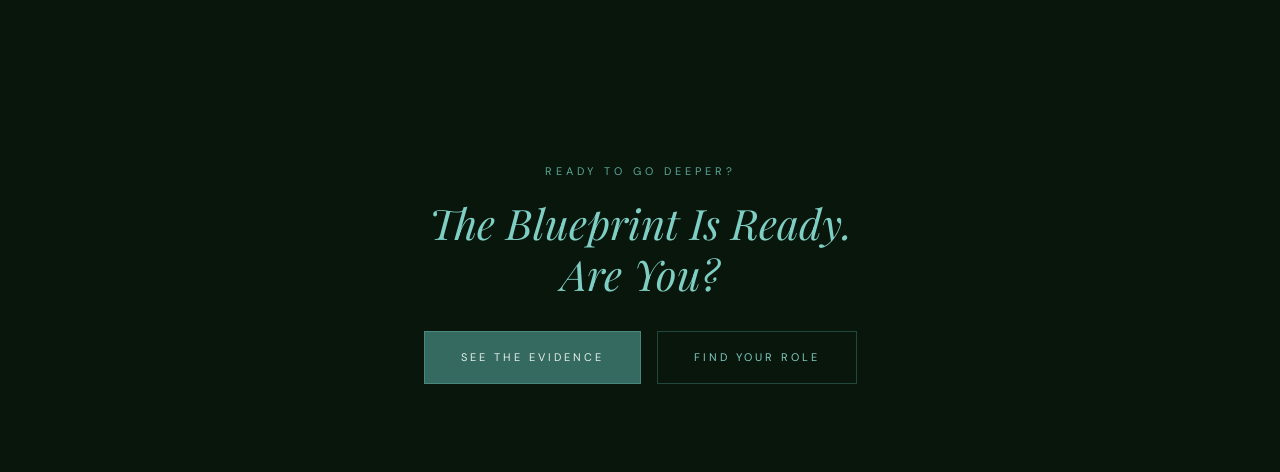
==== commit 37de0c20: "Add videos, HubSpot form, fix layout, remove identity widget" ====
--- a/style.css
+++ b/style.css
@@ -1,56 +1,57 @@
-@import url('https://fonts.googleapis.com/css2?family=Playfair+Display:ital,wght@0,400;0,600;0,700;0,900;1,400;1,600&family=Source+Serif+4:ital,opsz,wght@0,8..60,300;0,8..60,400;0,8..60,600;1,8..60,300;1,8..60,400&family=DM+Sans:wght@300;400;500&display=swap');
+@import url('https://fonts.googleapis.com/css2?family=Playfair+Display:ital,wght@0,400;0,600;0,700;0,900;1,400;1,600;1,700&family=Source+Serif+4:ital,opsz,wght@0,8..60,300;0,8..60,400;0,8..60,600;1,8..60,300;1,8..60,400&family=DM+Sans:wght@300;400;500&display=swap');
 
 :root {
-  --forest:     #1A2E1F;
-  --forest-mid: #243B28;
-  --forest-card:#2C4A32;
-  --teal:       #3D7A6E;
-  --teal-light: #5BA89A;
-  --teal-bright:#7ECEC3;
-  --earth:      #8B6F47;
-  --earth-light:#C4A882;
-  --earth-dim:  #6B5235;
-  --cream:      #F2EDE4;
-  --cream-dim:  #C8BCA8;
-  --text:       #D8D0C0;
-  --border:     rgba(93,168,154,0.18);
-  --border-warm:rgba(196,168,130,0.2);
-  --glow-teal:  rgba(61,122,110,0.15);
-  --glow-earth: rgba(139,111,71,0.12);
+  --forest:       #08160C;
+  --forest-mid:   #0D1F12;
+  --teal:         #3D7A6E;
+  --teal-light:   #5BA89A;
+  --teal-bright:  #7ECEC3;
+  --green:        #4A8A5A;
+  --green-light:  #6FAA80;
+  --green-dim:    #3A6A48;
+  --cream:        #E8F0EC;
+  --cream-dim:    #7AAA8A;
+  --text:         #8FAF82;
+  --border:       rgba(61,122,110,0.25);
+  --border-light: rgba(126,206,195,0.15);
+  --glass:        rgba(6,16,10,0.78);
+  --glass-light:  rgba(8,22,14,0.55);
 }
 
 *, *::before, *::after { margin:0; padding:0; box-sizing:border-box; }
 html { scroll-behavior:smooth; }
 
 body {
-  background: var(--forest);
+  background-color: var(--forest);
   color: var(--text);
   font-family: 'Source Serif 4', Georgia, serif;
   font-size: 18px;
   line-height: 1.75;
   min-height: 100vh;
   overflow-x: hidden;
-}
-
-/* ── ORGANIC TEXTURE OVERLAY ── */
+  position: relative;
+}
+
 body::before {
   content: '';
   position: fixed;
   inset: 0;
-  background-image:
-    radial-gradient(ellipse 120% 80% at 20% 10%, rgba(61,122,110,0.08) 0%, transparent 60%),
-    radial-gradient(ellipse 80% 100% at 80% 90%, rgba(139,111,71,0.06) 0%, transparent 60%);
+  background-image: url('https://images.unsplash.com/photo-1505118380757-91f5f5632de0?w=1600&q=80');
+  background-size: cover;
+  background-position: center 60%;
+  background-attachment: fixed;
+  opacity: 0.15;
+  z-index: 0;
   pointer-events: none;
-  z-index: 0;
-}
-
-/* ── NAV ── */
+}
+
+/* NAV */
 nav {
   position: fixed;
   top: 0; left: 0; right: 0;
   z-index: 100;
-  background: rgba(26,46,31,0.93);
-  backdrop-filter: blur(16px);
+  background: rgba(4,10,6,0.94);
+  backdrop-filter: blur(20px);
   border-bottom: 1px solid var(--border);
   padding: 0 48px;
   display: flex;
@@ -63,13 +64,9 @@
   font-family: 'Playfair Display', serif;
   font-size: 22px;
   font-weight: 700;
+  font-style: italic;
   color: var(--teal-bright);
   text-decoration: none;
-  letter-spacing: 1px;
-}
-
-.nav-logo span {
-  color: var(--earth-light);
 }
 
 .nav-links {
@@ -81,42 +78,39 @@
 
 .nav-links a {
   font-family: 'DM Sans', sans-serif;
-  font-size: 12px;
-  letter-spacing: 2px;
+  font-size: 11px;
+  letter-spacing: 2.5px;
   text-transform: uppercase;
   color: var(--cream-dim);
   text-decoration: none;
   transition: color 0.25s;
-  font-weight: 400;
-}
-
-.nav-links a:hover,
-.nav-links a.active { color: var(--teal-bright); }
+}
+
+.nav-links a:hover, .nav-links a.active { color: var(--teal-bright); }
 
 .nav-cta {
   font-family: 'DM Sans', sans-serif;
-  font-size: 12px;
-  letter-spacing: 1.5px;
+  font-size: 11px;
+  letter-spacing: 2px;
   text-transform: uppercase;
   font-weight: 500;
-  color: var(--forest);
-  background: var(--teal-light);
+  color: var(--cream);
+  background: rgba(61,122,110,0.8);
+  border: 1px solid rgba(126,206,195,0.3);
   padding: 9px 22px;
   text-decoration: none;
   transition: all 0.25s;
 }
 
-.nav-cta:hover {
-  background: var(--teal-bright);
-}
-
-/* ── PAGE WRAPPER ── */
+.nav-cta:hover { background: var(--teal); }
+
+/* PAGE */
 .page { padding-top: 68px; position: relative; z-index: 1; }
 
-/* ── HERO ── */
+/* HERO */
 .hero {
   position: relative;
-  min-height: 92vh;
+  min-height: 95vh;
   display: flex;
   flex-direction: column;
   align-items: center;
@@ -129,210 +123,154 @@
 .hero-bg {
   position: absolute;
   inset: 0;
-  background:
-    radial-gradient(ellipse 100% 70% at 50% 40%, rgba(61,122,110,0.2) 0%, transparent 65%),
-    radial-gradient(ellipse 60% 40% at 80% 80%, rgba(139,111,71,0.12) 0%, transparent 60%),
-    linear-gradient(170deg, #1A2E1F 0%, #162818 50%, #1E3222 100%);
-}
-
-.hero-rings {
+  background-image: url('https://images.unsplash.com/photo-1505118380757-91f5f5632de0?w=1600&q=80');
+  background-size: cover;
+  background-position: center 60%;
+}
+
+.hero-overlay {
   position: absolute;
-  top: 50%; left: 50%;
-  transform: translate(-50%, -50%);
-  width: 800px; height: 800px;
-  pointer-events: none;
-}
-
-.hero-ring {
-  position: absolute;
-  border-radius: 50%;
-  border: 1px solid;
-  top: 50%; left: 50%;
-  transform: translate(-50%, -50%);
-  animation: pulse-ring 8s ease-in-out infinite;
-}
-
-.hero-ring:nth-child(1) {
-  width: 300px; height: 300px;
-  border-color: rgba(61,122,110,0.25);
-  animation-delay: 0s;
-}
-.hero-ring:nth-child(2) {
-  width: 500px; height: 500px;
-  border-color: rgba(61,122,110,0.15);
-  animation-delay: 1.5s;
-}
-.hero-ring:nth-child(3) {
-  width: 720px; height: 720px;
-  border-color: rgba(61,122,110,0.08);
-  animation-delay: 3s;
-}
-
-@keyframes pulse-ring {
-  0%, 100% { opacity: 0.6; transform: translate(-50%, -50%) scale(1); }
-  50% { opacity: 1; transform: translate(-50%, -50%) scale(1.03); }
-}
-
-.hero-content {
-  position: relative;
-  z-index: 2;
-  max-width: 800px;
-}
+  inset: 0;
+  background: linear-gradient(180deg, rgba(4,10,6,0.92) 0%, rgba(6,18,10,0.68) 45%, rgba(4,10,6,0.95) 100%);
+}
+
+.hero-content { position: relative; z-index: 2; max-width: 760px; }
 
 .hero-eyebrow {
   font-family: 'DM Sans', sans-serif;
   font-size: 11px;
-  letter-spacing: 4px;
+  letter-spacing: 5px;
   text-transform: uppercase;
   color: var(--teal-light);
-  margin-bottom: 28px;
-  animation: fade-up 0.8s ease both;
+  margin-bottom: 32px;
 }
 
 .hero h1 {
   font-family: 'Playfair Display', serif;
-  font-size: clamp(42px, 7vw, 78px);
-  font-weight: 900;
+  font-size: clamp(44px, 7vw, 72px);
+  font-weight: 400;
+  font-style: italic;
   line-height: 1.05;
-  color: var(--cream);
-  margin-bottom: 16px;
-  animation: fade-up 0.8s ease 0.1s both;
-}
-
-.hero h1 em {
-  font-style: italic;
-  color: var(--teal-bright);
+  color: var(--teal-bright);
+  margin-bottom: 20px;
+  letter-spacing: -0.5px;
+}
+
+.hero-line {
+  width: 60px;
+  height: 1px;
+  background: rgba(61,122,110,0.5);
+  margin: 0 auto 24px;
 }
 
 .hero-tagline {
-  font-family: 'Playfair Display', serif;
-  font-size: clamp(16px, 2.5vw, 22px);
-  font-style: italic;
-  color: var(--earth-light);
-  margin-bottom: 48px;
-  font-weight: 400;
-  animation: fade-up 0.8s ease 0.2s both;
+  font-size: clamp(15px, 2.2vw, 18px);
+  color: var(--green-light);
+  margin-bottom: 52px;
+  line-height: 1.8;
+  font-weight: 300;
+  max-width: 560px;
+  margin-left: auto;
+  margin-right: auto;
 }
 
 .hero-stats {
-  display: flex;
-  gap: 48px;
-  justify-content: center;
-  margin-bottom: 52px;
-  flex-wrap: wrap;
-  animation: fade-up 0.8s ease 0.3s both;
-}
-
-.hero-stat {
-  text-align: center;
-}
+  display: grid;
+  grid-template-columns: repeat(4,1fr);
+  max-width: 580px;
+  margin: 0 auto 56px;
+}
+
+.hero-stat { text-align: center; padding: 0 12px; }
+.hero-stat + .hero-stat { border-left: 1px solid rgba(61,122,110,0.3); }
 
 .hero-stat-num {
   font-family: 'Playfair Display', serif;
-  font-size: 36px;
-  font-weight: 700;
+  font-size: 32px;
+  font-weight: 300;
+  font-style: italic;
   color: var(--teal-bright);
   line-height: 1;
   display: block;
+  margin-bottom: 8px;
 }
 
 .hero-stat-label {
   font-family: 'DM Sans', sans-serif;
-  font-size: 11px;
-  letter-spacing: 1.5px;
-  text-transform: uppercase;
-  color: var(--cream-dim);
-  margin-top: 6px;
+  font-size: 9px;
+  letter-spacing: 2px;
+  text-transform: uppercase;
+  color: var(--green-dim);
   display: block;
-}
-
-.hero-ctas {
-  display: flex;
-  gap: 16px;
-  justify-content: center;
-  flex-wrap: wrap;
-  animation: fade-up 0.8s ease 0.4s both;
-}
-
-@keyframes fade-up {
-  from { opacity: 0; transform: translateY(24px); }
-  to   { opacity: 1; transform: translateY(0); }
-}
-
-/* ── SCROLL INDICATOR ── */
+  line-height: 1.4;
+}
+
+.hero-ctas { display: flex; gap: 14px; justify-content: center; flex-wrap: wrap; }
+
 .scroll-hint {
   position: absolute;
-  bottom: 36px;
+  bottom: 32px;
   left: 50%;
   transform: translateX(-50%);
   display: flex;
   flex-direction: column;
   align-items: center;
-  gap: 8px;
+  gap: 10px;
   z-index: 2;
 }
 
 .scroll-hint span {
   font-family: 'DM Sans', sans-serif;
-  font-size: 10px;
+  font-size: 9px;
   letter-spacing: 3px;
   text-transform: uppercase;
-  color: var(--teal-light);
-  opacity: 0.6;
+  color: var(--teal);
+  opacity: 0.7;
 }
 
 .scroll-line {
   width: 1px;
-  height: 48px;
-  background: linear-gradient(to bottom, var(--teal-light), transparent);
+  height: 44px;
+  background: linear-gradient(to bottom, var(--teal), transparent);
   animation: scroll-pulse 2s ease-in-out infinite;
 }
 
 @keyframes scroll-pulse {
-  0%, 100% { opacity: 0.4; transform: scaleY(0.8); }
-  50% { opacity: 1; transform: scaleY(1); }
-}
-
-/* ── DIVIDER ── */
-.divider {
-  display: flex;
-  align-items: center;
-  gap: 16px;
-  margin: 0 auto;
-}
-.divider-line {
-  flex: 1;
-  height: 1px;
-  background: linear-gradient(to right, transparent, var(--teal));
-}
-.divider-line.r { background: linear-gradient(to left, transparent, var(--teal)); }
-.divider-node {
-  width: 8px; height: 8px;
-  border-radius: 50%;
-  background: var(--teal);
-  flex-shrink: 0;
-}
-
-/* ── SECTIONS ── */
-.section {
-  padding: 96px 48px;
-  max-width: 1080px;
-  margin: 0 auto;
+  0%,100% { opacity:0.4; }
+  50% { opacity:1; }
+}
+
+/* GLASS SECTIONS */
+.glass-section {
+  background: var(--glass);
+  backdrop-filter: blur(14px);
+  border-top: 1px solid var(--border);
+  border-bottom: 1px solid var(--border);
   position: relative;
   z-index: 1;
 }
 
-.section-full {
-  padding: 96px 48px;
+.glass-light-section {
+  background: var(--glass-light);
+  backdrop-filter: blur(8px);
+  border-top: 1px solid var(--border-light);
+  border-bottom: 1px solid var(--border-light);
   position: relative;
   z-index: 1;
 }
 
-.section-inner {
-  max-width: 1080px;
-  margin: 0 auto;
-}
-
+.open-section {
+  background: transparent;
+  position: relative;
+  z-index: 1;
+}
+
+/* SECTIONS */
+.section { padding: 88px 48px; max-width: 1080px; margin: 0 auto; }
+.section-full { padding: 88px 48px; position: relative; z-index: 1; }
+.section-inner { max-width: 1080px; margin: 0 auto; }
+
+/* TYPOGRAPHY */
 .eyebrow {
   font-family: 'DM Sans', sans-serif;
   font-size: 11px;
@@ -342,166 +280,138 @@
   margin-bottom: 16px;
 }
 
-.eyebrow-earth {
-  font-family: 'DM Sans', sans-serif;
-  font-size: 11px;
-  letter-spacing: 4px;
-  text-transform: uppercase;
-  color: var(--earth-light);
-  margin-bottom: 16px;
-}
-
 h2.section-title {
   font-family: 'Playfair Display', serif;
-  font-size: clamp(28px, 4vw, 44px);
-  font-weight: 700;
-  color: var(--cream);
+  font-size: clamp(28px, 4vw, 42px);
+  font-weight: 400;
+  font-style: italic;
+  color: var(--teal-bright);
   line-height: 1.2;
   margin-bottom: 24px;
 }
 
-h2.section-title em {
-  font-style: italic;
-  color: var(--teal-bright);
-}
-
 h3.sub-title {
   font-family: 'Playfair Display', serif;
-  font-size: clamp(20px, 2.5vw, 28px);
-  font-weight: 600;
+  font-size: clamp(20px, 2.5vw, 26px);
+  font-weight: 400;
+  font-style: italic;
   color: var(--teal-light);
   margin-bottom: 16px;
-  line-height: 1.3;
-}
-
-p {
-  color: var(--text);
-  font-size: 18px;
-  line-height: 1.8;
-  margin-bottom: 16px;
-}
-
-p.lead {
-  font-size: 20px;
-  color: var(--cream-dim);
-  font-style: italic;
-}
-
-/* ── BUTTONS ── */
+}
+
+p { color: var(--text); font-size: 18px; line-height: 1.8; margin-bottom: 16px; }
+p.lead { font-size: 19px; color: var(--green-light); font-style: italic; font-weight: 300; }
+
+/* BUTTONS */
 .btn {
   display: inline-block;
   font-family: 'DM Sans', sans-serif;
-  font-size: 12px;
-  letter-spacing: 2px;
-  text-transform: uppercase;
-  font-weight: 500;
+  font-size: 11px;
+  letter-spacing: 3px;
+  text-transform: uppercase;
+  font-weight: 400;
   text-decoration: none;
-  padding: 14px 32px;
+  padding: 16px 36px;
   transition: all 0.25s;
   cursor: pointer;
   border: none;
 }
 
 .btn-primary {
-  background: var(--teal);
+  background: rgba(61,122,110,0.85);
   color: var(--cream);
-}
-.btn-primary:hover {
-  background: var(--teal-light);
-  color: var(--forest);
-}
+  border: 1px solid rgba(126,206,195,0.3);
+}
+.btn-primary:hover { background: var(--teal); border-color: var(--teal-bright); }
 
 .btn-outline {
-  border: 1px solid var(--teal);
+  border: 1px solid rgba(61,122,110,0.5);
   color: var(--teal-bright);
   background: transparent;
 }
-.btn-outline:hover {
-  background: rgba(61,122,110,0.15);
-  border-color: var(--teal-light);
-}
-
-.btn-earth {
-  background: var(--earth);
-  color: var(--cream);
-}
-.btn-earth:hover {
-  background: var(--earth-light);
-  color: var(--forest);
-}
-
-/* ── CARDS ── */
+.btn-outline:hover { background: rgba(61,122,110,0.2); border-color: var(--teal-light); }
+
+/* CARDS */
 .card-grid {
   display: grid;
-  grid-template-columns: repeat(auto-fit, minmax(280px, 1fr));
-  gap: 24px;
+  grid-template-columns: repeat(auto-fit, minmax(260px, 1fr));
+  gap: 1px;
   margin-top: 48px;
+  background: var(--border);
+}
+
+/* 4-column fixed layout for "Who This Is For" section */
+.who-grid {
+  grid-template-columns: repeat(4, 1fr);
+}
+
+@media (max-width: 960px) {
+  .who-grid { grid-template-columns: repeat(2, 1fr); }
+}
+
+@media (max-width: 560px) {
+  .who-grid { grid-template-columns: 1fr; }
 }
 
 .card {
-  background: var(--forest-card);
-  border: 1px solid var(--border);
+  background: rgba(6,18,10,0.82);
+  backdrop-filter: blur(8px);
   padding: 40px 36px;
-  transition: border-color 0.3s, transform 0.3s;
-  position: relative;
-}
-
-.card:hover {
-  border-color: var(--teal);
-  transform: translateY(-4px);
-}
-
-.card-icon {
-  font-size: 32px;
-  margin-bottom: 20px;
-  display: block;
-}
+  transition: background 0.3s;
+}
+
+.card:hover { background: rgba(10,26,14,0.92); }
+
+.card-icon { font-size: 28px; margin-bottom: 20px; display: block; }
 
 .card h3 {
   font-family: 'Playfair Display', serif;
-  font-size: 22px;
-  color: var(--cream);
+  font-size: 21px;
+  font-style: italic;
+  color: var(--teal-bright);
   margin-bottom: 14px;
-  font-weight: 600;
+  font-weight: 400;
 }
 
 .card p { font-size: 16px; margin-bottom: 24px; }
 
-/* ── STAT GRID ── */
+/* STAT GRID */
 .stat-grid {
   display: grid;
-  grid-template-columns: repeat(auto-fit, minmax(200px, 1fr));
-  gap: 2px;
+  grid-template-columns: repeat(auto-fit, minmax(180px, 1fr));
+  gap: 1px;
   margin-top: 48px;
   background: var(--border);
 }
 
 .stat-item {
-  background: var(--forest-mid);
-  padding: 40px 32px;
+  background: rgba(6,18,10,0.82);
+  backdrop-filter: blur(8px);
+  padding: 40px 24px;
   text-align: center;
 }
 
 .stat-num {
   font-family: 'Playfair Display', serif;
   font-size: 48px;
-  font-weight: 700;
+  font-weight: 400;
+  font-style: italic;
   color: var(--teal-bright);
   line-height: 1;
   display: block;
+  margin-bottom: 10px;
+}
+
+.stat-label {
+  font-family: 'DM Sans', sans-serif;
+  font-size: 11px;
+  letter-spacing: 1.5px;
+  text-transform: uppercase;
+  color: var(--green-light);
+  display: block;
   margin-bottom: 8px;
 }
 
-.stat-label {
-  font-family: 'DM Sans', sans-serif;
-  font-size: 12px;
-  letter-spacing: 1.5px;
-  text-transform: uppercase;
-  color: var(--cream-dim);
-  display: block;
-  margin-bottom: 6px;
-}
-
 .stat-source {
   font-family: 'DM Sans', sans-serif;
   font-size: 11px;
@@ -509,83 +419,50 @@
   font-style: italic;
 }
 
-/* ── HIGHLIGHT BOX ── */
+/* HIGHLIGHT */
 .highlight {
-  background: var(--forest-card);
-  border-left: 3px solid var(--teal);
+  background: rgba(6,18,10,0.82);
+  backdrop-filter: blur(8px);
+  border-left: 2px solid var(--teal);
   padding: 32px 36px;
   margin: 32px 0;
 }
 
-.highlight.earth {
-  border-left-color: var(--earth);
-}
-
 .highlight h3 {
   font-family: 'Playfair Display', serif;
-  font-size: 20px;
-  color: var(--teal-bright);
-  margin-bottom: 12px;
-}
-
-.highlight.earth h3 { color: var(--earth-light); }
-
-/* ── TWO COL ── */
-.two-col {
-  display: grid;
-  grid-template-columns: 1fr 1fr;
-  gap: 72px;
-  align-items: start;
-}
-
-@media (max-width: 768px) {
-  .two-col { grid-template-columns: 1fr; gap: 40px; }
-  nav { padding: 0 20px; }
-  .nav-links { display: none; }
-  .section, .section-full { padding: 64px 24px; }
-  .hero { padding: 80px 24px 60px; }
-  .hero-stats { gap: 24px; }
-}
-
-/* ── DARK BAND ── */
-.band {
-  background: var(--forest-mid);
-  border-top: 1px solid var(--border);
-  border-bottom: 1px solid var(--border);
-}
-
-.band-earth {
-  background: linear-gradient(135deg, var(--forest-mid) 0%, rgba(44,36,28,0.95) 100%);
-  border-top: 1px solid var(--border-warm);
-  border-bottom: 1px solid var(--border-warm);
-}
-
-/* ── PATHWAY CARDS (WHO IS THIS FOR) ── */
+  font-size: 19px;
+  font-style: italic;
+  color: var(--teal-bright);
+  margin-bottom: 14px;
+  font-weight: 400;
+}
+
+/* TWO COL */
+.two-col { display: grid; grid-template-columns: 1fr 1fr; gap: 72px; align-items: start; }
+
+/* PATHWAY GRID */
 .pathway-grid {
   display: grid;
   grid-template-columns: repeat(3, 1fr);
-  gap: 2px;
-  margin-top: 56px;
+  gap: 1px;
   background: var(--border);
 }
 
-@media (max-width: 900px) {
-  .pathway-grid { grid-template-columns: 1fr; }
-}
-
 .pathway {
-  background: var(--forest-card);
-  padding: 48px 40px;
+  background: rgba(6,18,10,0.80);
+  backdrop-filter: blur(10px);
+  padding: 52px 40px;
   transition: background 0.3s;
 }
 
-.pathway:hover { background: #334D38; }
+.pathway:hover { background: rgba(10,28,16,0.90); }
 
 .pathway-number {
   font-family: 'Playfair Display', serif;
-  font-size: 64px;
+  font-size: 72px;
   font-weight: 900;
-  color: rgba(93,168,154,0.15);
+  font-style: italic;
+  color: rgba(61,122,110,0.12);
   line-height: 1;
   margin-bottom: 16px;
 }
@@ -593,45 +470,45 @@
 .pathway h3 {
   font-family: 'Playfair Display', serif;
   font-size: 24px;
-  color: var(--cream);
+  font-style: italic;
+  color: var(--teal-bright);
   margin-bottom: 8px;
-  font-weight: 700;
+  font-weight: 400;
 }
 
 .pathway-who {
   font-family: 'DM Sans', sans-serif;
-  font-size: 12px;
-  letter-spacing: 1.5px;
+  font-size: 10px;
+  letter-spacing: 2px;
   text-transform: uppercase;
   color: var(--teal-light);
-  margin-bottom: 16px;
+  margin-bottom: 18px;
 }
 
 .pathway p { font-size: 16px; margin-bottom: 28px; }
 
-/* ── CONVICTION SECTION ── */
+/* CONVICTION GRID */
 .conviction-grid {
   display: grid;
   grid-template-columns: repeat(3, 1fr);
-  gap: 40px;
+  gap: 1px;
   margin-top: 56px;
-}
-
-@media (max-width: 900px) {
-  .conviction-grid { grid-template-columns: 1fr; gap: 24px; }
+  background: var(--border);
 }
 
 .conviction-item {
+  background: rgba(6,18,10,0.78);
+  backdrop-filter: blur(8px);
+  padding: 48px 36px;
   text-align: center;
-  padding: 40px 24px;
-  border: 1px solid var(--border);
 }
 
 .conviction-item .c-num {
   font-family: 'Playfair Display', serif;
-  font-size: 80px;
+  font-size: 88px;
   font-weight: 900;
-  color: rgba(93,168,154,0.12);
+  font-style: italic;
+  color: rgba(61,122,110,0.1);
   line-height: 0.9;
   display: block;
   margin-bottom: 8px;
@@ -640,17 +517,20 @@
 .conviction-item h3 {
   font-family: 'Playfair Display', serif;
   font-size: 22px;
-  color: var(--teal-bright);
-  margin-bottom: 12px;
+  font-style: italic;
+  color: var(--teal-bright);
+  margin-bottom: 14px;
+  font-weight: 400;
 }
 
 .conviction-item p { font-size: 16px; }
 
-/* ── PAGE HEADER ── */
+/* PAGE HEADER */
 .page-header {
   padding: 96px 48px 64px;
   border-bottom: 1px solid var(--border);
-  background: linear-gradient(180deg, var(--forest-mid) 0%, var(--forest) 100%);
+  background: rgba(4,10,6,0.88);
+  backdrop-filter: blur(16px);
   position: relative;
   z-index: 1;
 }
@@ -658,35 +538,22 @@
 .page-header h1 {
   font-family: 'Playfair Display', serif;
   font-size: clamp(32px, 5vw, 56px);
-  font-weight: 700;
-  color: var(--cream);
+  font-weight: 400;
+  font-style: italic;
+  color: var(--teal-bright);
   line-height: 1.15;
   margin-bottom: 16px;
 }
 
-.page-header h1 em {
-  font-style: italic;
-  color: var(--teal-bright);
-}
-
-.page-header p.lead {
-  max-width: 640px;
-  font-size: 20px;
-}
-
-/* ── STYLED LIST ── */
-ul.styled-list {
-  list-style: none;
-  padding: 0;
-  margin: 16px 0 24px;
-}
+/* STYLED LIST */
+ul.styled-list { list-style: none; padding: 0; margin: 16px 0 24px; }
 
 ul.styled-list li {
   padding: 10px 0 10px 28px;
   position: relative;
   color: var(--text);
   font-size: 17px;
-  border-bottom: 1px solid rgba(93,168,154,0.08);
+  border-bottom: 1px solid rgba(61,122,110,0.08);
 }
 
 ul.styled-list li::before {
@@ -694,11 +561,11 @@
   position: absolute;
   left: 0;
   color: var(--teal);
-  font-size: 14px;
+  font-size: 13px;
   top: 12px;
 }
 
-/* ── TABLE ── */
+/* EVIDENCE TABLE */
 .evidence-table {
   width: 100%;
   border-collapse: collapse;
@@ -708,7 +575,7 @@
 
 .evidence-table th {
   font-family: 'DM Sans', sans-serif;
-  font-size: 11px;
+  font-size: 10px;
   letter-spacing: 2px;
   text-transform: uppercase;
   color: var(--teal-light);
@@ -719,7 +586,7 @@
 
 .evidence-table td {
   padding: 16px 20px;
-  border-bottom: 1px solid var(--border);
+  border-bottom: 1px solid rgba(61,122,110,0.12);
   color: var(--text);
 }
 
@@ -728,163 +595,123 @@
 .evidence-table .big-num {
   font-family: 'Playfair Display', serif;
   font-size: 22px;
-  font-weight: 700;
-  color: var(--teal-bright);
-}
-
-/* ── PLANS ── */
+  font-style: italic;
+  font-weight: 400;
+  color: var(--teal-bright);
+}
+
+/* PLANS */
 .plans-grid {
   display: grid;
-  grid-template-columns: repeat(auto-fit, minmax(220px, 1fr));
-  gap: 2px;
+  grid-template-columns: repeat(auto-fit, minmax(200px, 1fr));
+  gap: 1px;
   margin-top: 48px;
   background: var(--border);
 }
 
 .plan {
-  background: var(--forest-card);
-  padding: 40px 32px;
+  background: rgba(6,18,10,0.82);
+  backdrop-filter: blur(8px);
+  padding: 40px 28px;
   text-align: center;
   position: relative;
   transition: background 0.3s;
 }
 
-.plan:hover { background: #334D38; }
-
-.plan.featured { background: var(--forest-mid); }
+.plan:hover { background: rgba(10,28,16,0.92); }
+.plan.featured { background: rgba(10,26,15,0.9); }
 
 .plan-badge {
   position: absolute;
-  top: -13px; left: 50%;
+  top: -12px; left: 50%;
   transform: translateX(-50%);
   background: var(--teal);
-  color: var(--forest);
-  font-family: 'DM Sans', sans-serif;
-  font-size: 10px;
+  color: var(--cream);
+  font-family: 'DM Sans', sans-serif;
+  font-size: 9px;
   letter-spacing: 2px;
   text-transform: uppercase;
-  font-weight: 500;
-  padding: 5px 16px;
+  padding: 4px 14px;
   white-space: nowrap;
 }
 
 .plan h3 {
   font-family: 'Playfair Display', serif;
-  font-size: 20px;
+  font-size: 19px;
+  font-style: italic;
   color: var(--cream);
   margin-bottom: 16px;
+  font-weight: 400;
 }
 
 .plan-price {
   font-family: 'Playfair Display', serif;
-  font-size: 42px;
-  font-weight: 700;
+  font-size: 40px;
+  font-weight: 400;
+  font-style: italic;
   color: var(--teal-bright);
   line-height: 1;
-  margin-bottom: 8px;
+  margin-bottom: 10px;
 }
 
 .plan-meta {
   font-family: 'DM Sans', sans-serif;
-  font-size: 12px;
+  font-size: 11px;
   letter-spacing: 1px;
   color: var(--cream-dim);
   margin-bottom: 4px;
 }
 
-/* ── FORM ── */
-.form-group {
-  margin-bottom: 24px;
-}
-
-.form-group label {
-  display: block;
-  font-family: 'DM Sans', sans-serif;
-  font-size: 12px;
-  letter-spacing: 1.5px;
-  text-transform: uppercase;
-  color: var(--teal-light);
-  margin-bottom: 8px;
-}
-
-.form-group input,
-.form-group select,
-.form-group textarea {
-  width: 100%;
-  background: var(--forest-card);
-  border: 1px solid var(--border);
-  color: var(--cream);
-  padding: 14px 18px;
-  font-family: 'Source Serif 4', serif;
-  font-size: 16px;
-  outline: none;
-  transition: border-color 0.25s;
-}
-
-.form-group input:focus,
-.form-group select:focus,
-.form-group textarea:focus {
-  border-color: var(--teal);
-}
-
-.form-group select {
-  appearance: none;
-  cursor: pointer;
-}
-
-.form-group textarea { resize: vertical; min-height: 120px; }
-
-/* ── VIDEO GRID ── */
+/* VIDEO GRID */
 .video-grid {
   display: grid;
-  grid-template-columns: repeat(auto-fit, minmax(400px, 1fr));
-  gap: 32px;
+  grid-template-columns: repeat(auto-fit, minmax(380px, 1fr));
+  gap: 24px;
   margin-top: 48px;
 }
 
 .video-slot {
-  background: var(--forest-card);
+  background: rgba(6,18,10,0.85);
   border: 1px solid var(--border);
+  border-radius: 2px;
   aspect-ratio: 16/9;
   display: flex;
   align-items: center;
   justify-content: center;
   overflow: hidden;
-}
-
-.video-slot iframe {
-  width: 100%;
-  height: 100%;
-  border: none;
-}
-
-.video-placeholder {
-  text-align: center;
-  padding: 40px;
-}
+  box-shadow: 0 4px 24px rgba(0,0,0,0.4);
+  transition: border-color 0.3s, box-shadow 0.3s;
+}
+
+.video-slot:hover {
+  border-color: var(--teal);
+  box-shadow: 0 6px 32px rgba(0,0,0,0.55);
+}
+
+.video-slot iframe { width:100%; height:100%; border:none; display:block; }
+
+.video-placeholder { text-align: center; padding: 40px; }
 
 .video-placeholder p {
   font-family: 'DM Sans', sans-serif;
-  font-size: 12px;
+  font-size: 11px;
   letter-spacing: 2px;
   text-transform: uppercase;
   color: var(--teal);
   margin: 0;
 }
 
-/* ── FOOTER ── */
+/* FOOTER */
 footer {
   border-top: 1px solid var(--border);
   padding: 64px 48px 48px;
-  background: var(--forest-mid);
+  background: rgba(4,8,6,0.95);
+  backdrop-filter: blur(20px);
   position: relative;
   z-index: 1;
 }
 
-.footer-inner {
-  max-width: 1080px;
-  margin: 0 auto;
-}
+.footer-inner { max-width: 1080px; margin: 0 auto; }
 
 .footer-grid {
   display: grid;
@@ -893,38 +720,27 @@
   margin-bottom: 48px;
 }
 
-@media (max-width: 768px) {
-  .footer-grid { grid-template-columns: 1fr; gap: 32px; }
-}
-
 .footer-brand h3 {
   font-family: 'Playfair Display', serif;
   font-size: 24px;
+  font-style: italic;
   color: var(--teal-bright);
   margin-bottom: 12px;
-}
-
-.footer-brand p {
-  font-size: 15px;
-  color: var(--cream-dim);
-  margin-bottom: 0;
-}
+  font-weight: 400;
+}
+
+.footer-brand p { font-size: 15px; color: var(--cream-dim); margin-bottom: 0; }
 
 .footer-col h4 {
   font-family: 'DM Sans', sans-serif;
-  font-size: 11px;
+  font-size: 10px;
   letter-spacing: 3px;
   text-transform: uppercase;
-  color: var(--earth-light);
+  color: var(--teal-light);
   margin-bottom: 20px;
 }
 
-.footer-col ul {
-  list-style: none;
-  display: flex;
-  flex-direction: column;
-  gap: 12px;
-}
+.footer-col ul { list-style: none; display: flex; flex-direction: column; gap: 12px; }
 
 .footer-col a {
   font-size: 15px;
@@ -945,20 +761,28 @@
   gap: 16px;
 }
 
-.footer-copy {
-  font-family: 'DM Sans', sans-serif;
-  font-size: 12px;
-  color: var(--teal);
-  letter-spacing: 1px;
-}
-
-.footer-nonprofit {
-  font-family: 'DM Sans', sans-serif;
-  font-size: 12px;
-  color: var(--cream-dim);
-}
-
-.footer-nonprofit a {
-  color: var(--earth-light);
-  text-decoration: none;
-}
+.footer-copy { font-family: 'DM Sans', sans-serif; font-size: 11px; color: var(--teal); letter-spacing: 1px; }
+.footer-nonprofit { font-family: 'DM Sans', sans-serif; font-size: 11px; color: var(--cream-dim); }
+.footer-nonprofit a { color: var(--teal-light); text-decoration: none; }
+
+/* DIVIDER */
+.divider { display: flex; align-items: center; gap: 16px; margin: 0 auto; }
+.divider-line { flex: 1; height: 1px; background: linear-gradient(to right, transparent, var(--teal)); }
+.divider-line.r { background: linear-gradient(to left, transparent, var(--teal)); }
+.divider-node { width: 6px; height: 6px; border-radius: 50%; background: var(--teal); flex-shrink: 0; }
+
+/* RESPONSIVE */
+@media (max-width: 900px) {
+  .pathway-grid, .conviction-grid { grid-template-columns: 1fr; }
+  .two-col { grid-template-columns: 1fr; gap: 40px; }
+}
+
+@media (max-width: 768px) {
+  nav { padding: 0 20px; }
+  .nav-links { display: none; }
+  .section, .section-full { padding: 64px 24px; }
+  .hero { padding: 80px 24px 60px; }
+  .hero-stats { grid-template-columns: repeat(2,1fr); gap: 24px; }
+  .hero-stat + .hero-stat { border-left: none; }
+  .footer-grid { grid-template-columns: 1fr; gap: 32px; }
+}
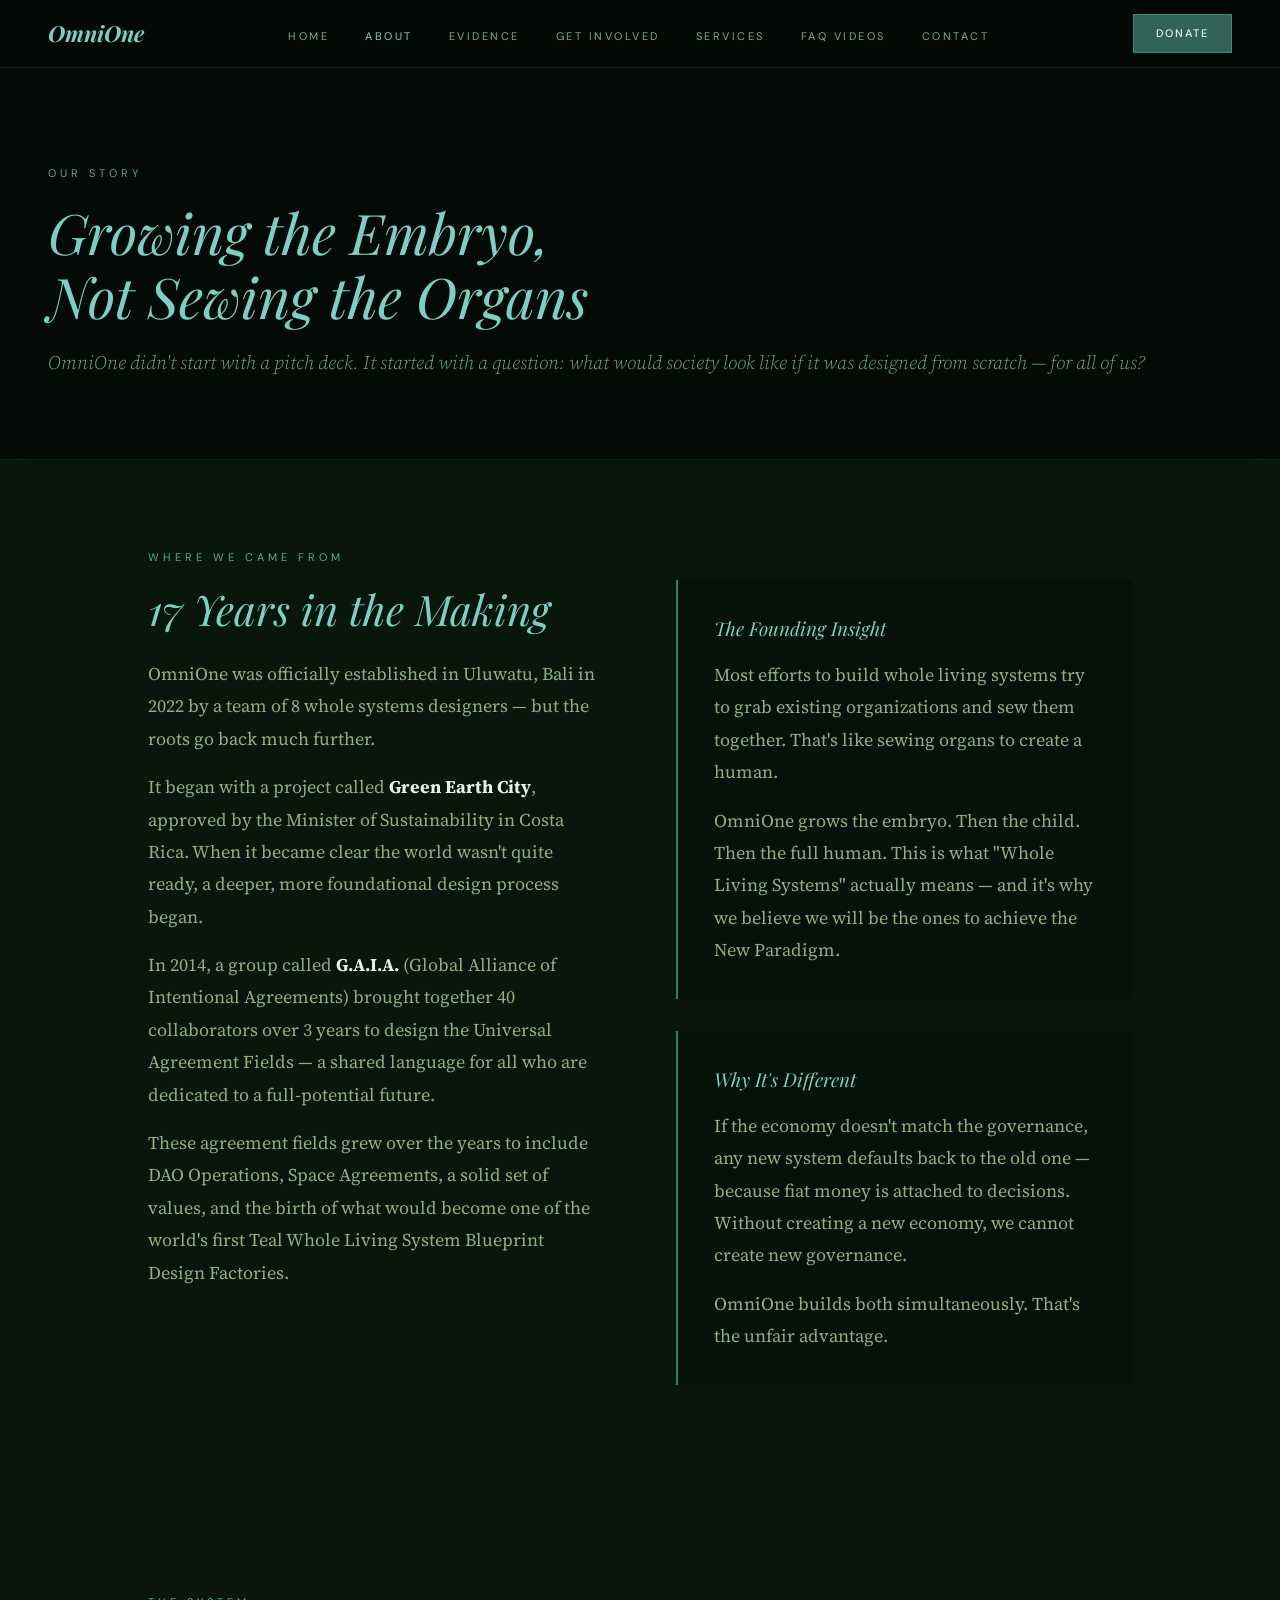
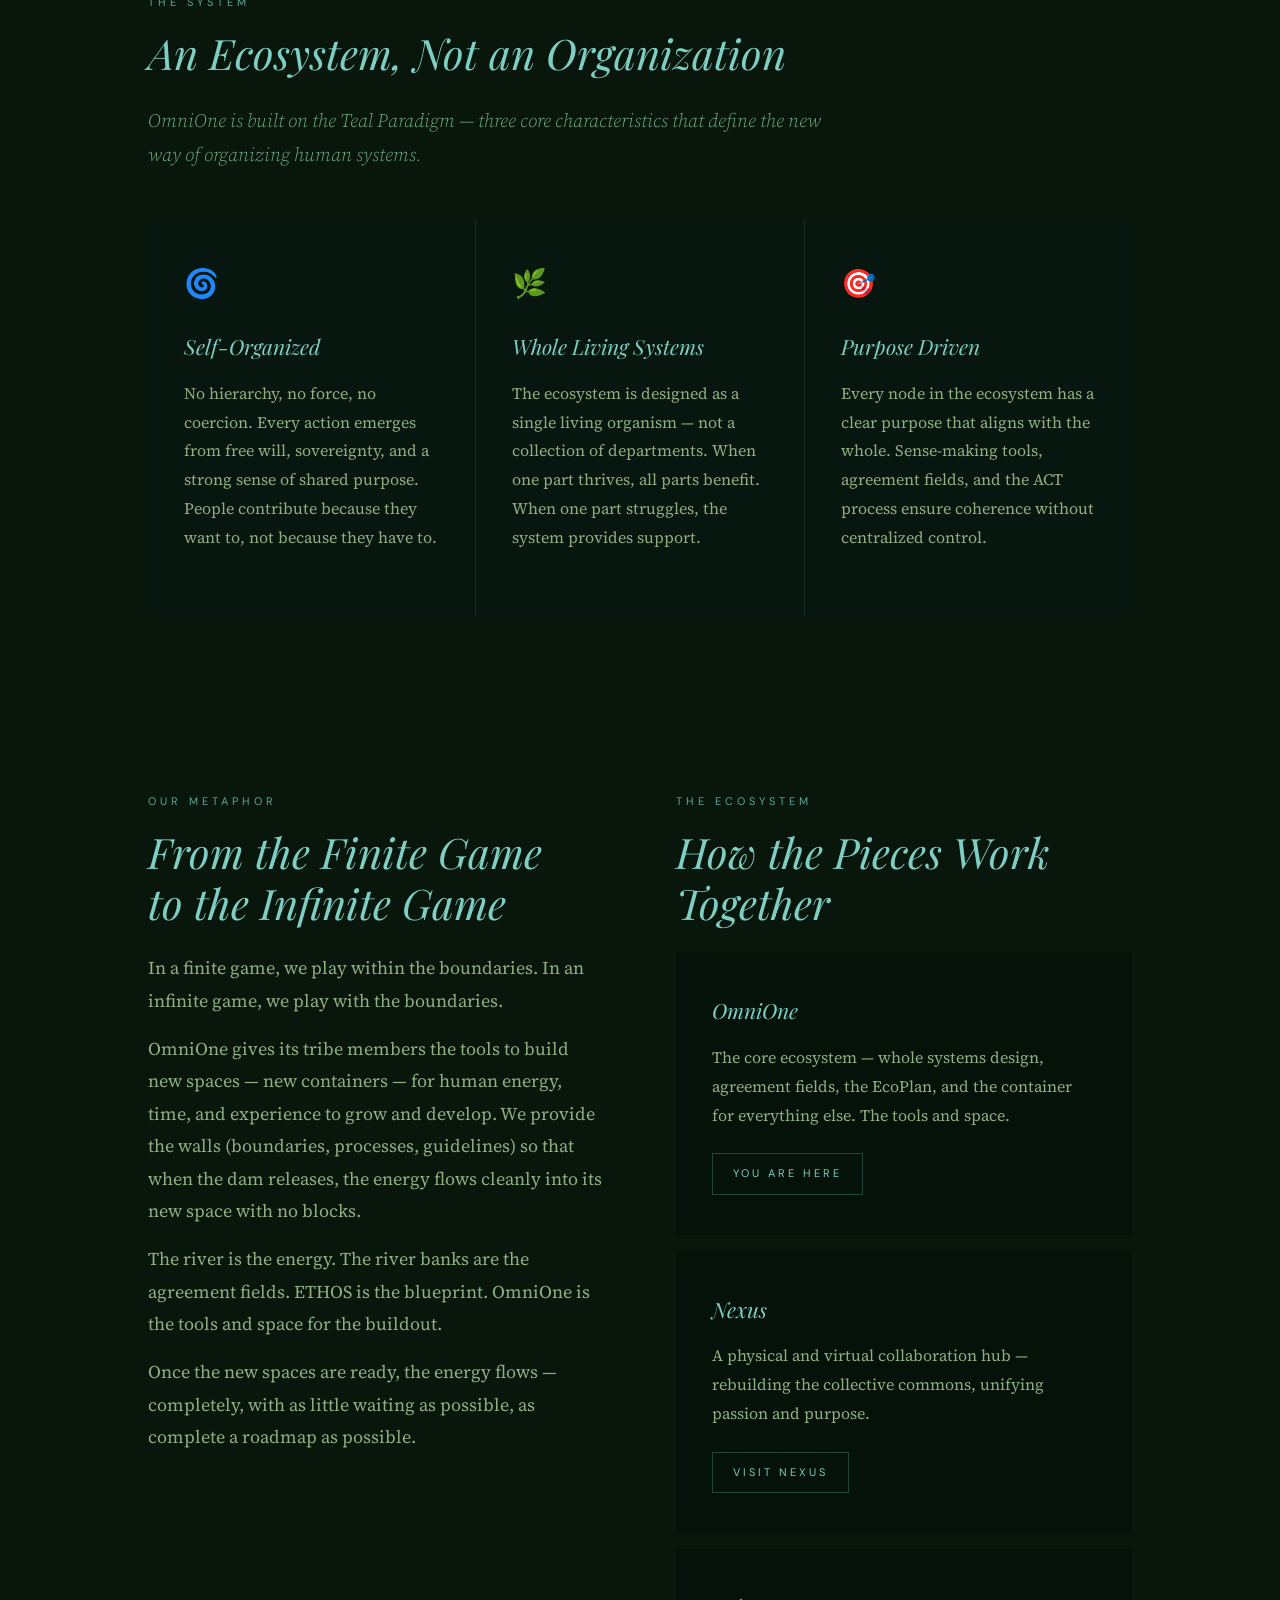
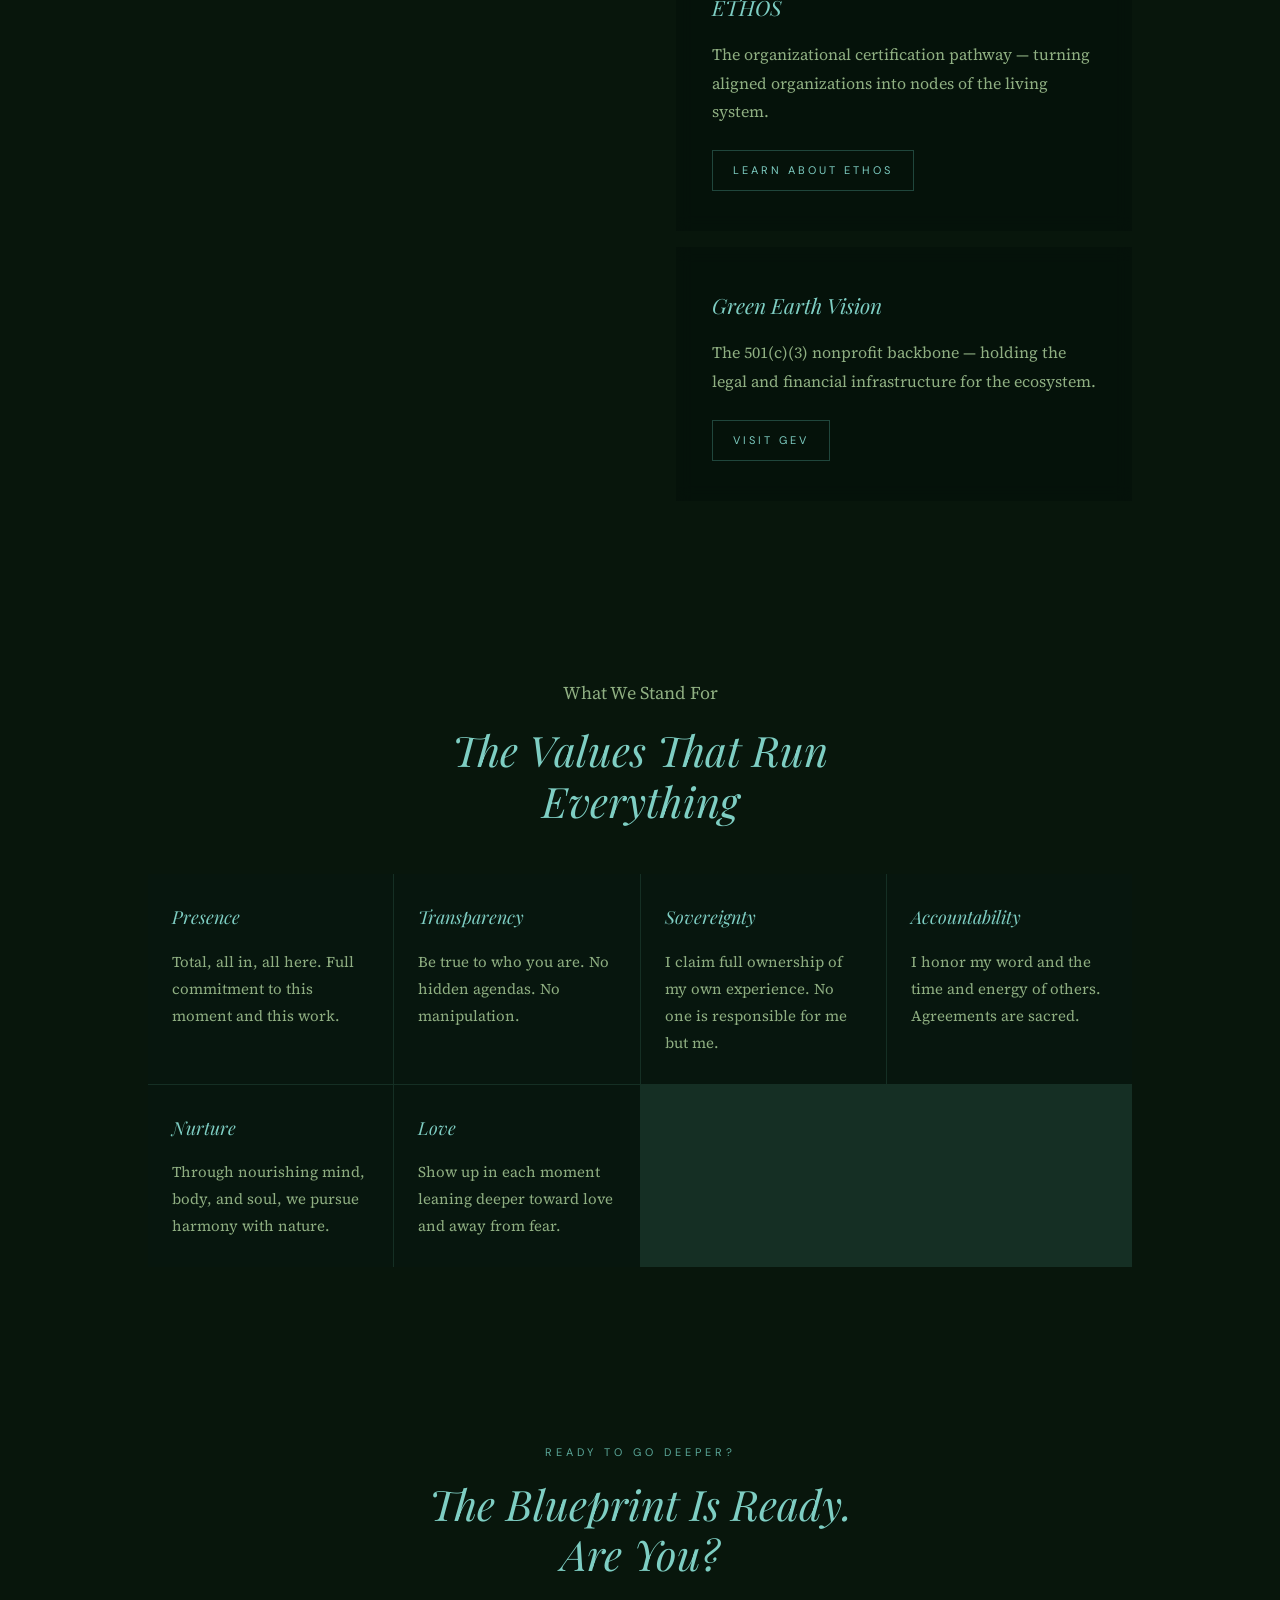
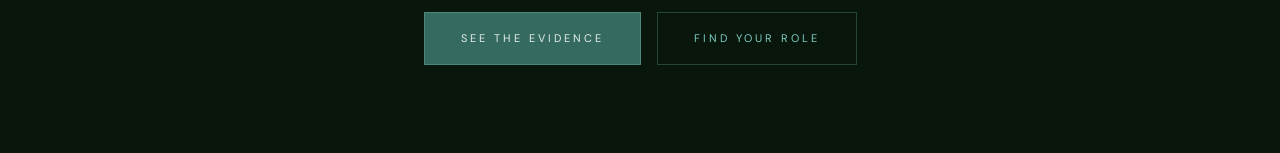
==== commit 142ffae0: "Remove footer, fix nav order, video frames, services apply button, contact cleanup" ====
--- a/about.html
+++ b/about.html
@@ -7,7 +7,6 @@
   <link rel="stylesheet" href="style.css">
 </head>
 <body class="page">
-<script src="nav.js"></script>
 
 <div class="page-header">
   <p class="eyebrow">Our Story</p>
@@ -149,5 +148,6 @@
   </div>
 </div>
 
+<script src="nav.js"></script>
 </body>
 </html>
--- a/style.css
+++ b/style.css
@@ -666,26 +666,32 @@
 .video-grid {
   display: grid;
   grid-template-columns: repeat(auto-fit, minmax(380px, 1fr));
-  gap: 24px;
+  gap: 36px;
   margin-top: 48px;
 }
 
 .video-slot {
   background: rgba(6,18,10,0.85);
-  border: 1px solid var(--border);
-  border-radius: 2px;
+  border: 3px solid var(--teal-light);
+  border-radius: 10px;
   aspect-ratio: 16/9;
   display: flex;
   align-items: center;
   justify-content: center;
   overflow: hidden;
-  box-shadow: 0 4px 24px rgba(0,0,0,0.4);
+  box-shadow:
+    0 2px 0 1px rgba(0,0,0,0.6),
+    0 6px 24px rgba(0,0,0,0.5),
+    inset 0 1px 0 rgba(255,255,255,0.05);
   transition: border-color 0.3s, box-shadow 0.3s;
 }
 
 .video-slot:hover {
-  border-color: var(--teal);
-  box-shadow: 0 6px 32px rgba(0,0,0,0.55);
+  border-color: var(--teal-bright);
+  box-shadow:
+    0 2px 0 1px rgba(0,0,0,0.6),
+    0 10px 36px rgba(0,0,0,0.65),
+    inset 0 1px 0 rgba(255,255,255,0.07);
 }
 
 .video-slot iframe { width:100%; height:100%; border:none; display:block; }
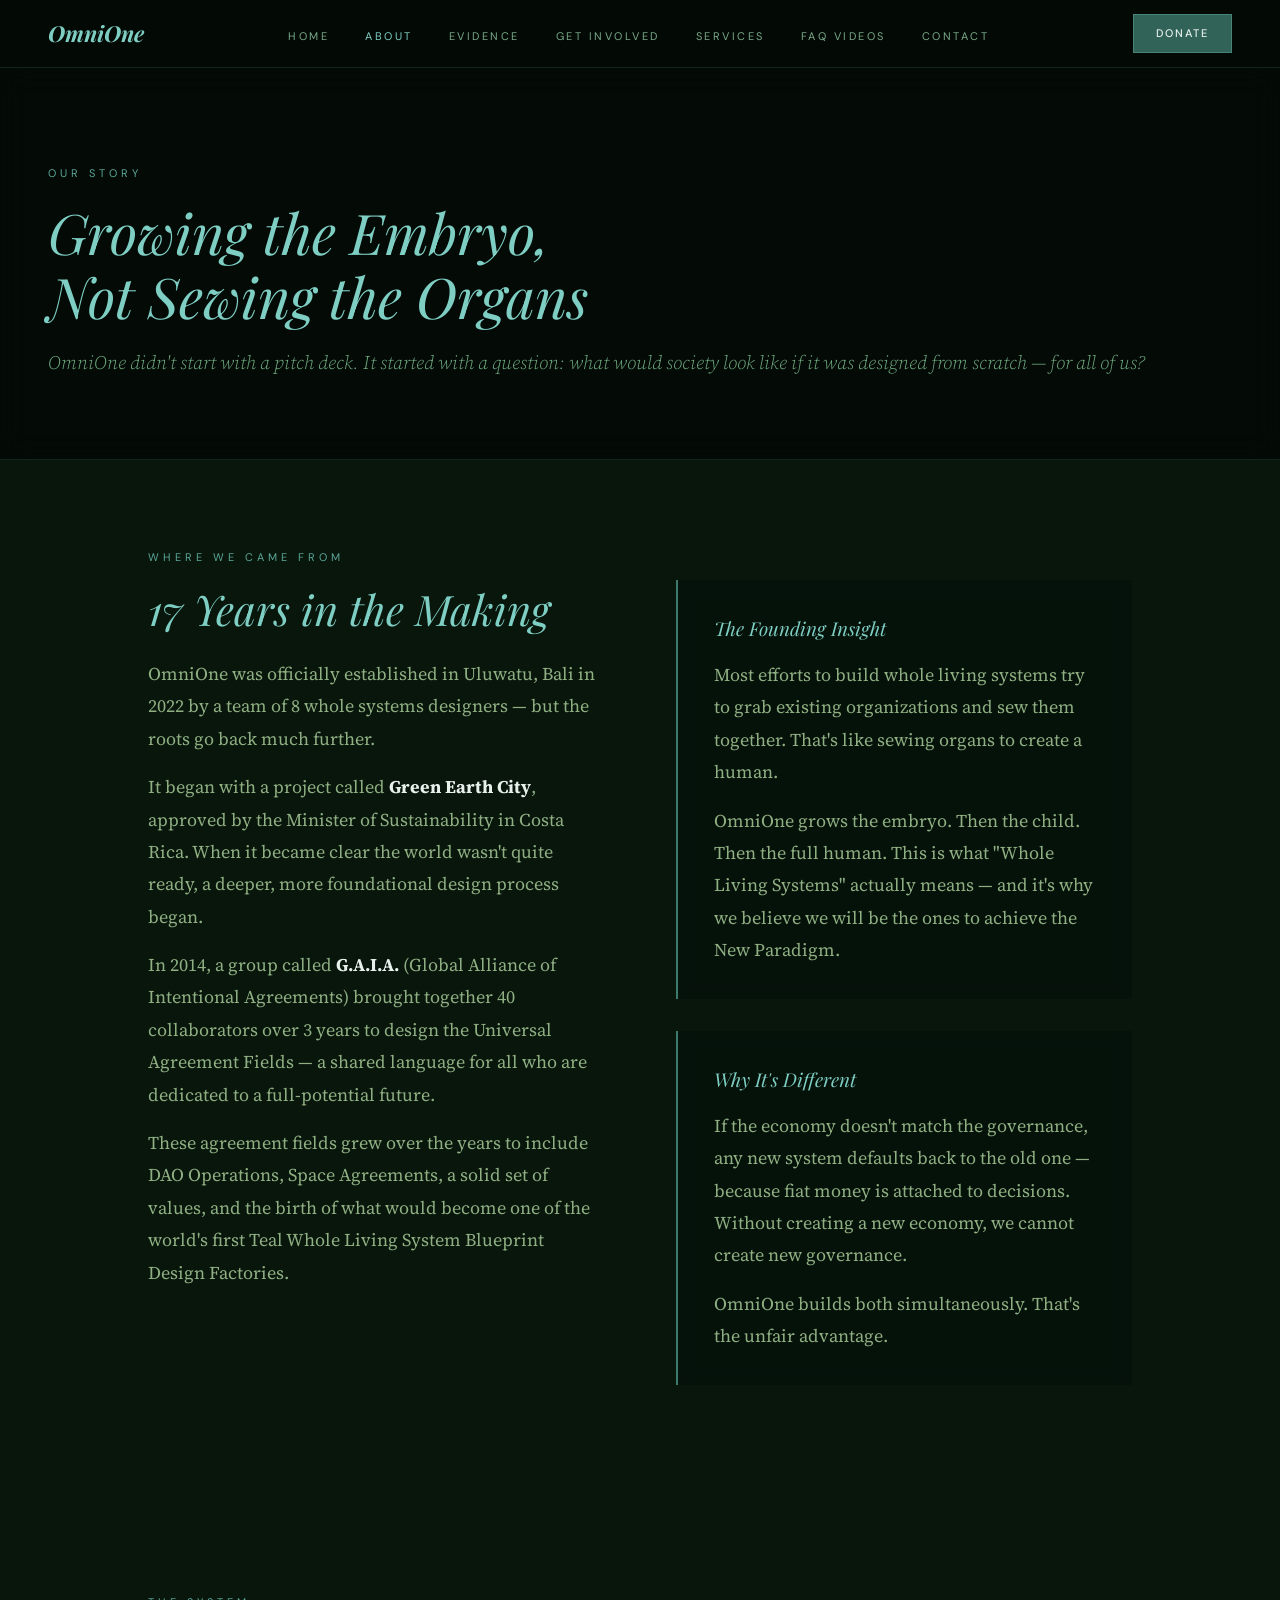
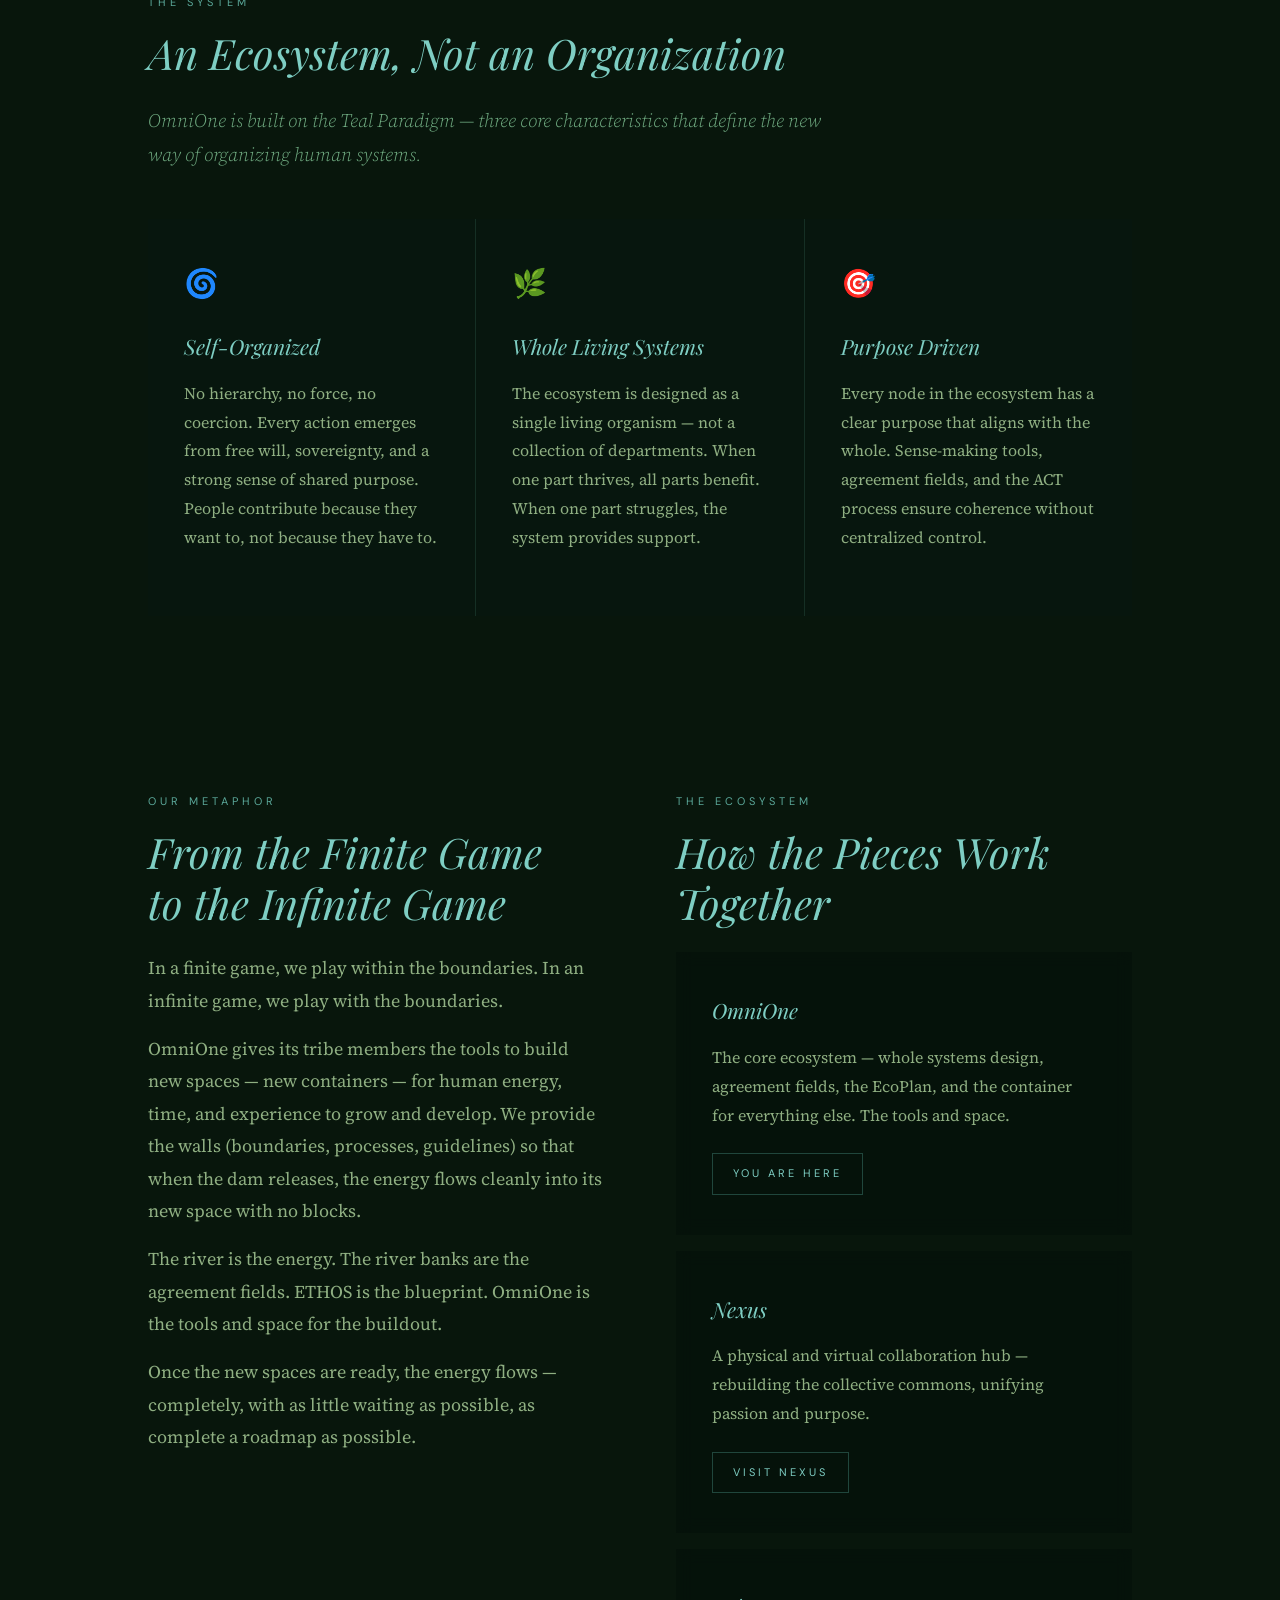
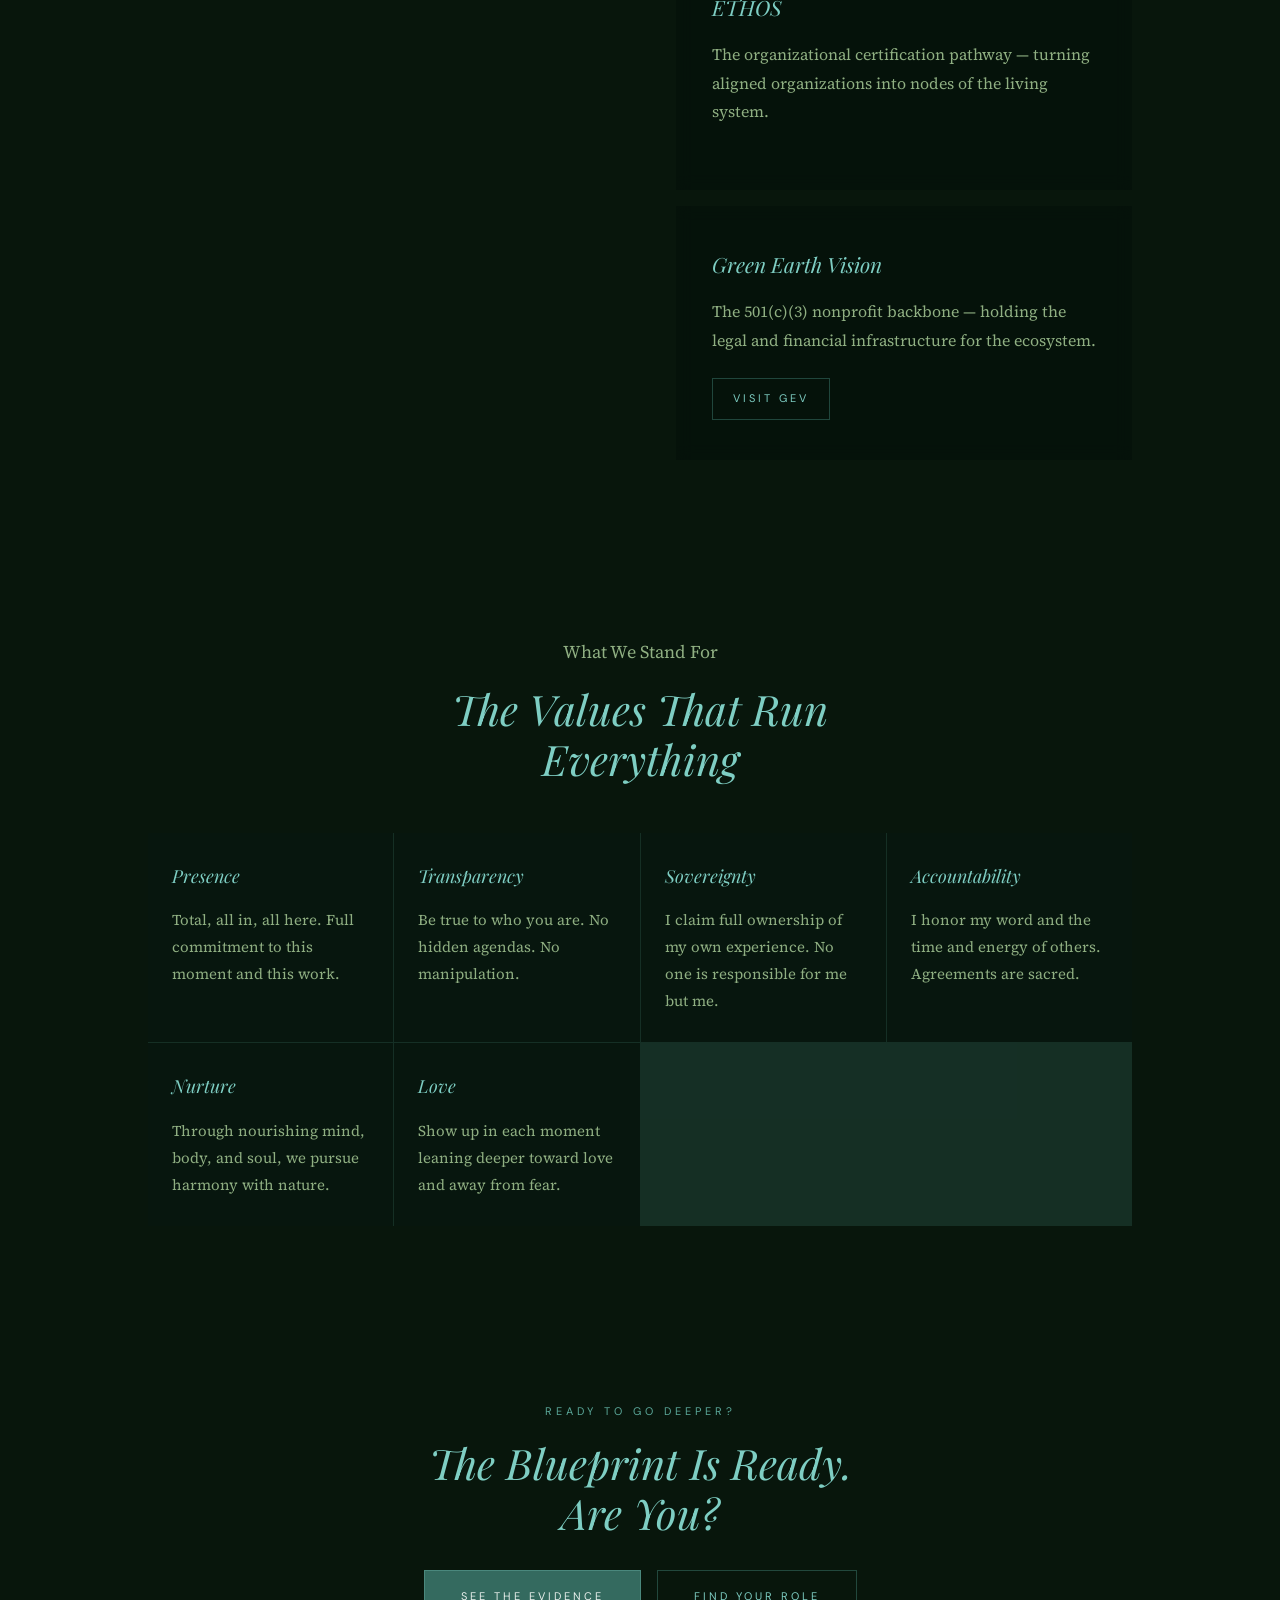
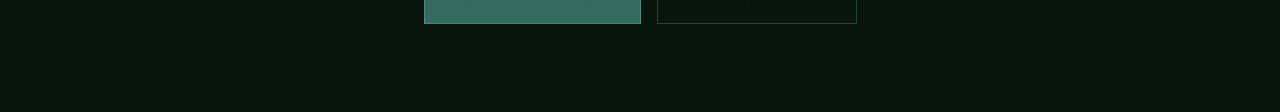
==== commit ab25d8fb: "Match the repo to what explore.omnione.world actually serves The live copy is this site as it was mo" ====
--- a/about.html
+++ b/about.html
@@ -83,7 +83,7 @@
       <div class="card" style="margin-bottom:16px;">
         <h3>OmniOne</h3>
         <p>The core ecosystem — whole systems design, agreement fields, the EcoPlan, and the container for everything else. The tools and space.</p>
-        <a href="index.html" class="btn btn-outline" style="font-size:11px;padding:10px 20px;">You Are Here</a>
+        <a class='btn btn-outline' href='/' style='font-size:11px;padding:10px 20px;'>You Are Here</a>
       </div>
       <div class="card" style="margin-bottom:16px;">
         <h3>Nexus</h3>
@@ -93,7 +93,6 @@
       <div class="card" style="margin-bottom:16px;">
         <h3>ETHOS</h3>
         <p>The organizational certification pathway — turning aligned organizations into nodes of the living system.</p>
-        <a href="https://omnione.notion.site/What-is-an-ETHOS-7cf907ac069c4d62ade1ac028b5c13d3" class="btn btn-outline" style="font-size:11px;padding:10px 20px;" target="_blank" rel="noopener">Learn About ETHOS</a>
       </div>
       <div class="card">
         <h3>Green Earth Vision</h3>
@@ -143,8 +142,8 @@
   <p class="eyebrow">Ready to Go Deeper?</p>
   <h2 class="section-title" style="max-width:500px;margin:0 auto 32px;">The Blueprint Is <em>Ready</em>.<br>Are You?</h2>
   <div style="display:flex;gap:16px;justify-content:center;flex-wrap:wrap;">
-    <a href="evidence.html" class="btn btn-primary">See the Evidence</a>
-    <a href="get-involved.html" class="btn btn-outline">Find Your Role</a>
+    <a class='btn btn-primary' href='/evidence'>See the Evidence</a>
+    <a class='btn btn-outline' href='/get-involved'>Find Your Role</a>
   </div>
 </div>
 
--- a/style.css
+++ b/style.css
@@ -666,13 +666,13 @@
 .video-grid {
   display: grid;
   grid-template-columns: repeat(auto-fit, minmax(380px, 1fr));
-  gap: 36px;
+  gap: 48px;
   margin-top: 48px;
 }
 
 .video-slot {
   background: rgba(6,18,10,0.85);
-  border: 3px solid var(--teal-light);
+  border: 4px solid rgba(20,20,20,0.95);
   border-radius: 10px;
   aspect-ratio: 16/9;
   display: flex;
@@ -680,18 +680,22 @@
   justify-content: center;
   overflow: hidden;
   box-shadow:
-    0 2px 0 1px rgba(0,0,0,0.6),
-    0 6px 24px rgba(0,0,0,0.5),
-    inset 0 1px 0 rgba(255,255,255,0.05);
+    0 0 0 1px rgba(80,140,120,0.3),
+    4px 4px 0 2px rgba(0,0,0,0.7),
+    0 8px 32px rgba(0,0,0,0.6),
+    inset 0 2px 6px rgba(0,0,0,0.5),
+    inset 0 -1px 3px rgba(255,255,255,0.03);
   transition: border-color 0.3s, box-shadow 0.3s;
 }
 
 .video-slot:hover {
-  border-color: var(--teal-bright);
+  border-color: rgba(10,10,10,0.98);
   box-shadow:
-    0 2px 0 1px rgba(0,0,0,0.6),
-    0 10px 36px rgba(0,0,0,0.65),
-    inset 0 1px 0 rgba(255,255,255,0.07);
+    0 0 0 1px rgba(91,168,154,0.5),
+    4px 4px 0 2px rgba(0,0,0,0.8),
+    0 12px 40px rgba(0,0,0,0.7),
+    inset 0 2px 6px rgba(0,0,0,0.5),
+    inset 0 -1px 3px rgba(255,255,255,0.04);
 }
 
 .video-slot iframe { width:100%; height:100%; border:none; display:block; }
